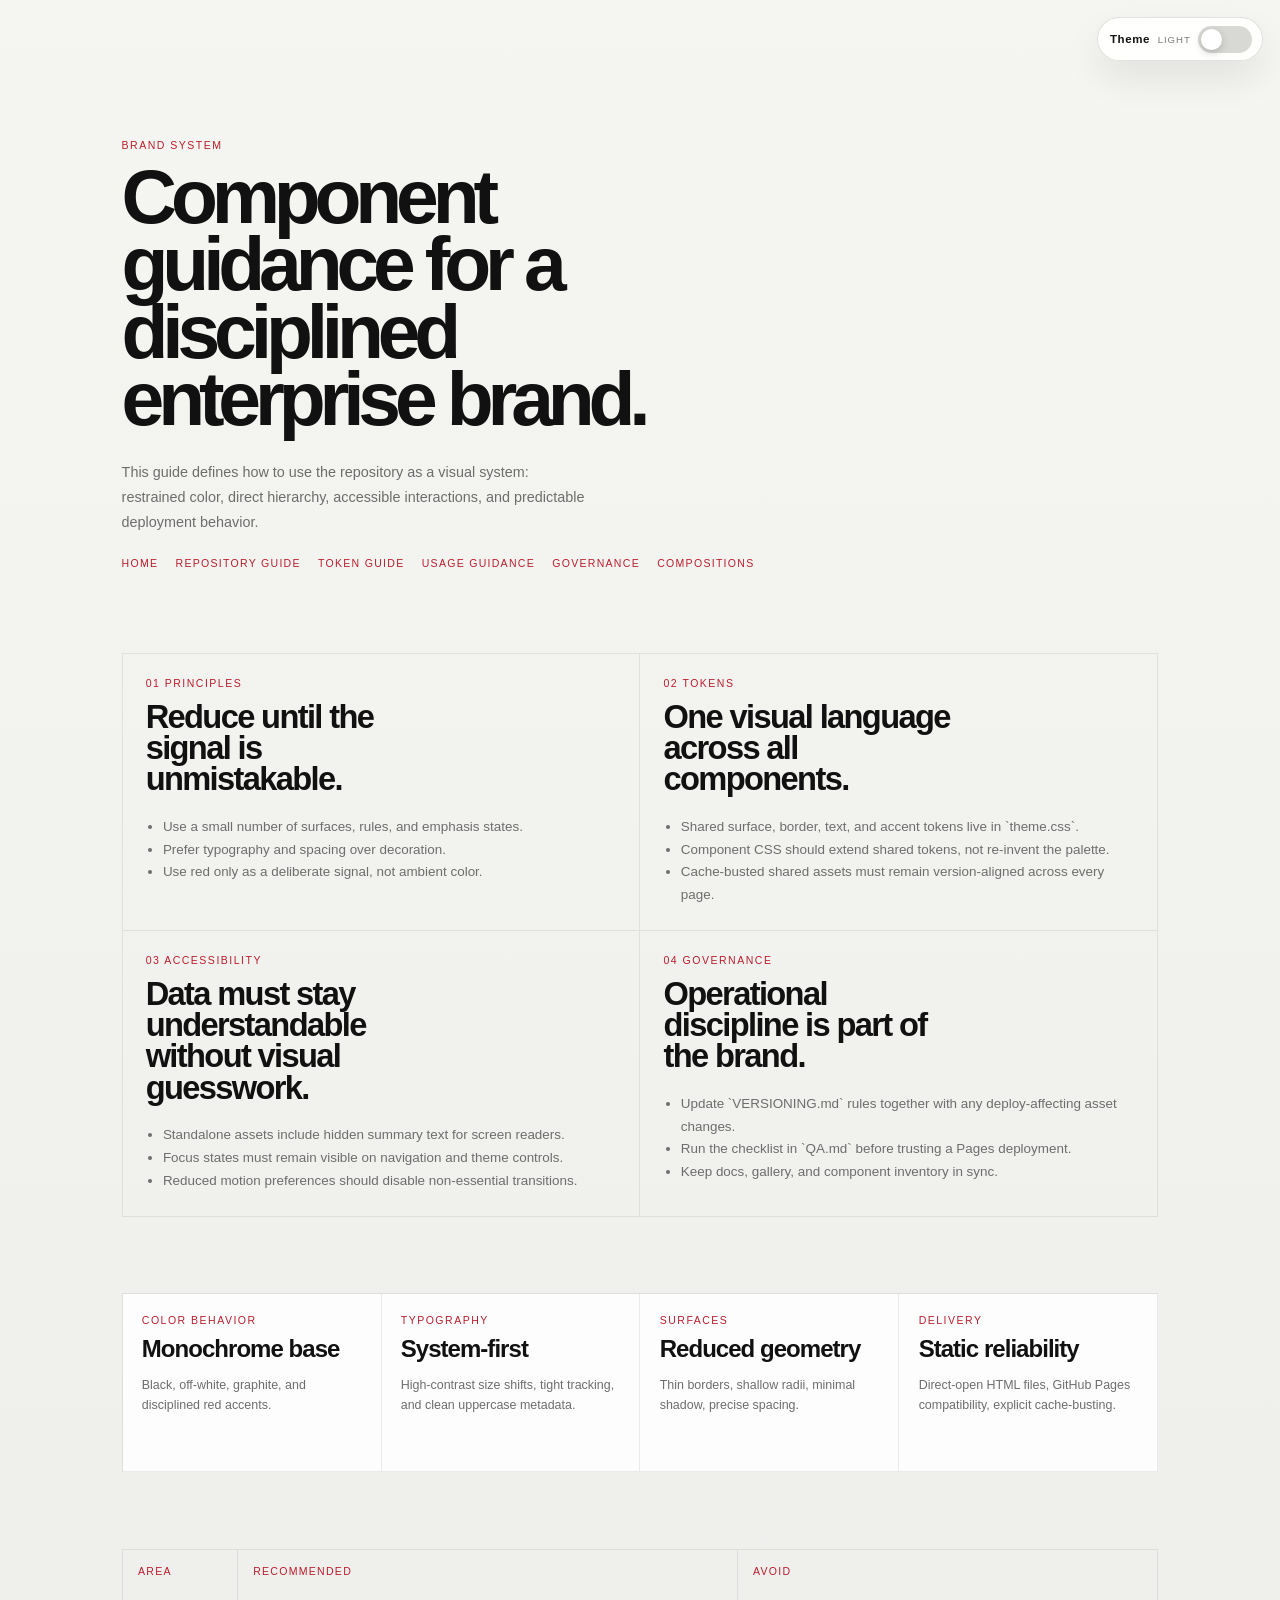
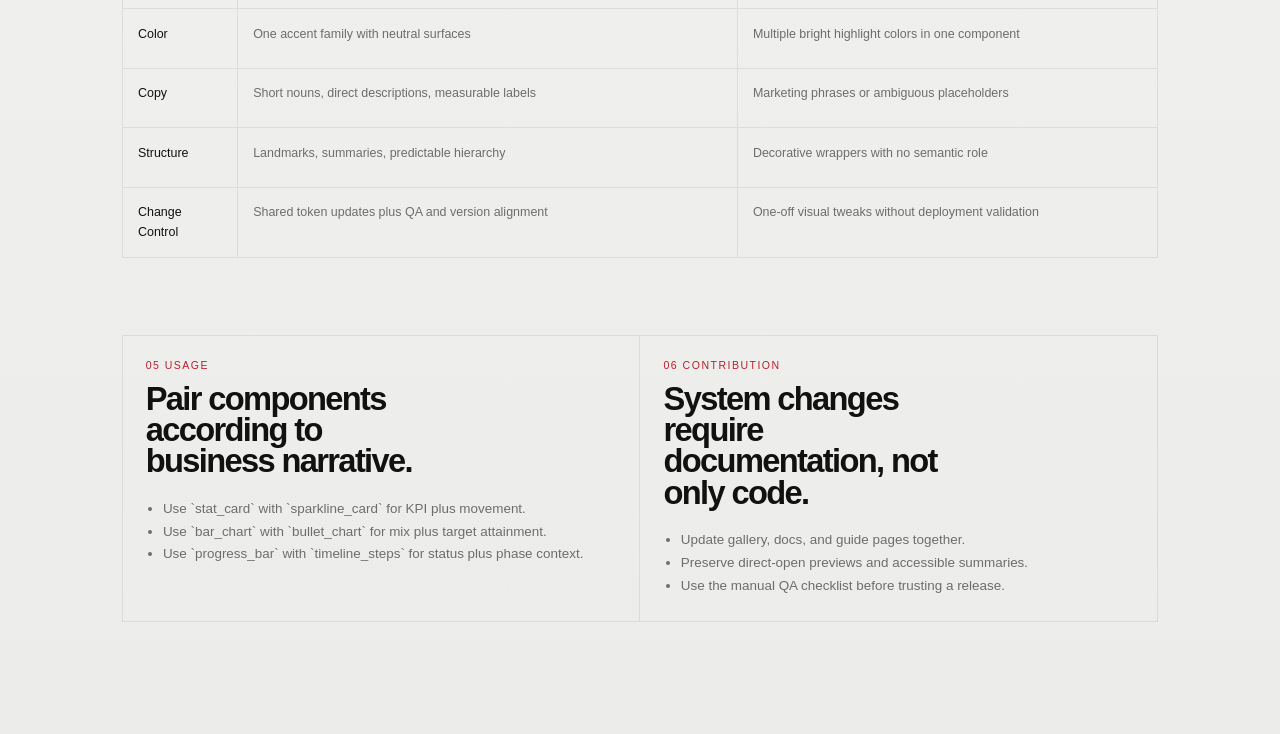
==== brand_guide.html @ ac130d1c "Refactor theme variables and improve accessibility across components - Updated CSS variables in lead" ====
<!DOCTYPE html>
<html lang="en">
<head>
  <meta charset="UTF-8" />
  <meta name="viewport" content="width=device-width, initial-scale=1.0" />
  <title>Brand Guide | assets</title>
  <meta
    name="description"
    content="System-level guidance for the assets repository: brand principles, token behavior, accessibility, and governance."
  />
  <script>
    (function () {
      var key = "assets-theme";
      var theme = null;

      try {
        theme = localStorage.getItem(key);
      } catch (error) {}

      if (theme !== "light" && theme !== "dark") {
        theme = window.matchMedia && window.matchMedia("(prefers-color-scheme: dark)").matches
          ? "dark"
          : "light";
      }

      document.documentElement.dataset.theme = theme;
    })();
  </script>
  <link rel="stylesheet" href="theme.css?v=20260323a" />
  <link rel="stylesheet" href="brand_guide.css?v=20260323a" />
</head>
<body>
  <button class="theme-toggle" type="button" data-theme-toggle aria-label="Toggle dark mode" aria-pressed="false">
    <span class="theme-toggle-label">Theme</span>
    <span class="theme-toggle-state">Light</span>
    <span class="theme-toggle-switch" aria-hidden="true"></span>
  </button>
  <main class="guide-shell">
    <section class="guide-hero">
      <p class="eyebrow">Brand System</p>
      <h1>Component guidance for a disciplined enterprise brand.</h1>
      <p class="hero-copy">
        This guide defines how to use the repository as a visual system: restrained color, direct hierarchy,
        accessible interactions, and predictable deployment behavior.
      </p>
      <div class="hero-links">
        <a href="index.html">Home</a>
        <a href="README.md">Repository guide</a>
        <a href="TOKENS.md">Token guide</a>
        <a href="USAGE.md">Usage guidance</a>
        <a href="GOVERNANCE.md">Governance</a>
        <a href="compositions.html">Compositions</a>
      </div>
    </section>

    <section class="guide-grid">
      <article class="guide-card">
        <p class="card-label">01 Principles</p>
        <h2>Reduce until the signal is unmistakable.</h2>
        <ul>
          <li>Use a small number of surfaces, rules, and emphasis states.</li>
          <li>Prefer typography and spacing over decoration.</li>
          <li>Use red only as a deliberate signal, not ambient color.</li>
        </ul>
      </article>

      <article class="guide-card">
        <p class="card-label">02 Tokens</p>
        <h2>One visual language across all components.</h2>
        <ul>
          <li>Shared surface, border, text, and accent tokens live in `theme.css`.</li>
          <li>Component CSS should extend shared tokens, not re-invent the palette.</li>
          <li>Cache-busted shared assets must remain version-aligned across every page.</li>
        </ul>
      </article>

      <article class="guide-card">
        <p class="card-label">03 Accessibility</p>
        <h2>Data must stay understandable without visual guesswork.</h2>
        <ul>
          <li>Standalone assets include hidden summary text for screen readers.</li>
          <li>Focus states must remain visible on navigation and theme controls.</li>
          <li>Reduced motion preferences should disable non-essential transitions.</li>
        </ul>
      </article>

      <article class="guide-card">
        <p class="card-label">04 Governance</p>
        <h2>Operational discipline is part of the brand.</h2>
        <ul>
          <li>Update `VERSIONING.md` rules together with any deploy-affecting asset changes.</li>
          <li>Run the checklist in `QA.md` before trusting a Pages deployment.</li>
          <li>Keep docs, gallery, and component inventory in sync.</li>
        </ul>
      </article>
    </section>

    <section class="spec-band">
      <div class="spec-block">
        <p class="spec-label">Color Behavior</p>
        <strong>Monochrome base</strong>
        <span>Black, off-white, graphite, and disciplined red accents.</span>
      </div>
      <div class="spec-block">
        <p class="spec-label">Typography</p>
        <strong>System-first</strong>
        <span>High-contrast size shifts, tight tracking, and clean uppercase metadata.</span>
      </div>
      <div class="spec-block">
        <p class="spec-label">Surfaces</p>
        <strong>Reduced geometry</strong>
        <span>Thin borders, shallow radii, minimal shadow, precise spacing.</span>
      </div>
      <div class="spec-block">
        <p class="spec-label">Delivery</p>
        <strong>Static reliability</strong>
        <span>Direct-open HTML files, GitHub Pages compatibility, explicit cache-busting.</span>
      </div>
    </section>

    <section class="guidance-table">
      <div class="table-head">
        <span>Area</span>
        <span>Recommended</span>
        <span>Avoid</span>
      </div>
      <div class="table-row">
        <span>Color</span>
        <span>One accent family with neutral surfaces</span>
        <span>Multiple bright highlight colors in one component</span>
      </div>
      <div class="table-row">
        <span>Copy</span>
        <span>Short nouns, direct descriptions, measurable labels</span>
        <span>Marketing phrases or ambiguous placeholders</span>
      </div>
      <div class="table-row">
        <span>Structure</span>
        <span>Landmarks, summaries, predictable hierarchy</span>
        <span>Decorative wrappers with no semantic role</span>
      </div>
      <div class="table-row">
        <span>Change Control</span>
        <span>Shared token updates plus QA and version alignment</span>
        <span>One-off visual tweaks without deployment validation</span>
      </div>
    </section>

    <section class="guide-grid secondary-grid">
      <article class="guide-card">
        <p class="card-label">05 Usage</p>
        <h2>Pair components according to business narrative.</h2>
        <ul>
          <li>Use `stat_card` with `sparkline_card` for KPI plus movement.</li>
          <li>Use `bar_chart` with `bullet_chart` for mix plus target attainment.</li>
          <li>Use `progress_bar` with `timeline_steps` for status plus phase context.</li>
        </ul>
      </article>
      <article class="guide-card">
        <p class="card-label">06 Contribution</p>
        <h2>System changes require documentation, not only code.</h2>
        <ul>
          <li>Update gallery, docs, and guide pages together.</li>
          <li>Preserve direct-open previews and accessible summaries.</li>
          <li>Use the manual QA checklist before trusting a release.</li>
        </ul>
      </article>
    </section>
  </main>
  <script src="theme.js?v=20260323a"></script>
</body>
</html>
---- theme.css ----
:root {
  color-scheme: light;
  --theme-page-bg: linear-gradient(180deg, #f5f5f2 0%, #ececea 100%);
  --theme-page-bg-fixed: fixed;
  --theme-surface: rgba(255, 255, 255, 0.9);
  --theme-surface-strong: #ffffff;
  --theme-surface-muted: #efefeb;
  --theme-border: rgba(20, 20, 20, 0.08);
  --theme-text: #111111;
  --theme-text-muted: #6d6d6d;
  --theme-accent: #bb1e2d;
  --theme-accent-soft: rgba(187, 30, 45, 0.1);
  --theme-neutral-strong: #151515;
  --theme-neutral-muted: #d7d7d2;
  --theme-toggle-bg: rgba(255, 255, 255, 0.92);
  --theme-toggle-border: rgba(15, 15, 15, 0.12);
  --theme-toggle-shadow: 0 18px 36px rgba(0, 0, 0, 0.08);
  --theme-toggle-ink: #111111;
  --theme-toggle-muted: #7a7a7a;
  --theme-track-bg: #d8d8d4;
  --theme-knob-bg: #ffffff;
  --theme-focus: rgba(194, 28, 43, 0.72);
}

html[data-theme="dark"] {
  color-scheme: dark;
  --theme-page-bg: radial-gradient(circle at top, #202020 0%, #101010 52%, #050505 100%);
  --theme-page-bg-fixed: fixed;
  --theme-surface: rgba(11, 11, 11, 0.88);
  --theme-surface-strong: #0b0b0b;
  --theme-surface-muted: #202020;
  --theme-border: rgba(255, 255, 255, 0.08);
  --theme-text: #f3f3f1;
  --theme-text-muted: #949494;
  --theme-accent: #ff586a;
  --theme-accent-soft: rgba(255, 88, 106, 0.12);
  --theme-neutral-strong: #f1f1ef;
  --theme-neutral-muted: #2d2d2d;
  --theme-toggle-bg: rgba(10, 10, 10, 0.9);
  --theme-toggle-border: rgba(255, 255, 255, 0.1);
  --theme-toggle-shadow: 0 18px 38px rgba(0, 0, 0, 0.4);
  --theme-toggle-ink: #f3f3f1;
  --theme-toggle-muted: #8e8e8b;
  --theme-track-bg: #2b2b2b;
  --theme-knob-bg: #f4f4f2;
  --theme-focus: rgba(255, 86, 100, 0.76);
}

html,
body {
  min-height: 100%;
}

body {
  background: var(--theme-page-bg);
  background-attachment: var(--theme-page-bg-fixed);
  transition: background 180ms ease, color 180ms ease;
}

.theme-toggle {
  position: fixed;
  top: 0.18in;
  right: 0.18in;
  z-index: 1000;
  display: inline-flex;
  align-items: center;
  gap: 0.08in;
  padding: 0.08in 0.1in 0.08in 0.12in;
  border: 1px solid var(--theme-toggle-border);
  border-radius: 999px;
  background: var(--theme-toggle-bg);
  box-shadow: var(--theme-toggle-shadow);
  color: var(--theme-toggle-ink);
  font: inherit;
  cursor: pointer;
  backdrop-filter: blur(18px);
}

.theme-toggle-label {
  font-size: 0.12in;
  font-weight: 600;
  letter-spacing: 0.05em;
}

.theme-toggle-state {
  font-size: 0.1in;
  color: var(--theme-toggle-muted);
  text-transform: uppercase;
  letter-spacing: 0.1em;
}

.theme-toggle-switch {
  position: relative;
  width: 0.56in;
  height: 0.28in;
  border-radius: 999px;
  background: var(--theme-track-bg);
  flex: 0 0 auto;
  transition: background 180ms ease;
}

.theme-toggle-switch::after {
  content: "";
  position: absolute;
  top: 0.03in;
  left: 0.03in;
  width: 0.22in;
  height: 0.22in;
  border-radius: 50%;
  background: var(--theme-knob-bg);
  box-shadow: 0 3px 8px rgba(0, 0, 0, 0.18);
  transition: transform 180ms ease;
}

html[data-theme="dark"] .theme-toggle-switch::after {
  transform: translateX(0.28in);
}

.theme-toggle:focus-visible {
  outline: 2px solid var(--theme-focus);
  outline-offset: 3px;
}

.sr-only {
  position: absolute;
  width: 1px;
  height: 1px;
  padding: 0;
  margin: -1px;
  overflow: hidden;
  clip: rect(0, 0, 0, 0);
  white-space: nowrap;
  border: 0;
}

@media (prefers-reduced-motion: reduce) {
  body,
  .theme-toggle-switch,
  .theme-toggle-switch::after {
    transition: none;
  }
}
---- brand_guide.css ----
:root {
  --guide-width: 10.8in;
  --guide-rule: var(--theme-border);
  --guide-surface: var(--theme-surface);
  --guide-text: var(--theme-text);
  --guide-muted: var(--theme-text-muted);
  --guide-accent: var(--theme-accent);
}

* {
  box-sizing: border-box;
}

body {
  margin: 0;
  min-height: 100vh;
  padding: 0 1rem 1rem;
  background: var(--theme-page-bg);
  color: var(--guide-text);
  font-family: "SF Pro Display", "Helvetica Neue", Helvetica, Arial, sans-serif;
}

.guide-shell {
  width: min(var(--guide-width), calc(100vw - 2rem));
  margin: 0 auto;
  padding: 1.45in 0 1in;
}

.guide-hero {
  max-width: 6.8in;
  margin-bottom: 0.88in;
}

.eyebrow,
.card-label,
.spec-label {
  margin: 0 0 0.12in;
  font-size: 0.11in;
  letter-spacing: 0.14em;
  text-transform: uppercase;
  color: var(--guide-accent);
}

.guide-hero h1 {
  margin: 0;
  max-width: 6.4in;
  font-size: clamp(2.3rem, 6vw, 5rem);
  line-height: 0.88;
  letter-spacing: -0.08em;
  font-weight: 600;
}

.hero-copy {
  max-width: 4.9in;
  margin: 0.28in 0 0;
  font-size: 0.15in;
  line-height: 1.75;
  color: var(--guide-muted);
}

.hero-links {
  display: flex;
  flex-wrap: wrap;
  gap: 0.18in;
  margin-top: 0.22in;
}

.hero-links a {
  color: var(--guide-accent);
  text-decoration: none;
  font-size: 0.11in;
  letter-spacing: 0.12em;
  text-transform: uppercase;
}

.hero-links a:hover,
.hero-links a:focus-visible {
  text-decoration: underline;
}

.guide-grid {
  display: grid;
  grid-template-columns: repeat(2, minmax(0, 1fr));
  gap: 0;
  border-top: 1px solid var(--guide-rule);
  border-left: 1px solid var(--guide-rule);
}

.secondary-grid {
  margin-top: 0.8in;
}

.guide-card {
  min-height: 2.5in;
  padding: 0.24in;
  border-right: 1px solid var(--guide-rule);
  border-bottom: 1px solid var(--guide-rule);
}

.guide-card h2 {
  margin: 0;
  max-width: 3.1in;
  font-size: 0.34in;
  line-height: 0.96;
  letter-spacing: -0.05em;
  font-weight: 600;
}

.guide-card ul {
  margin: 0.22in 0 0;
  padding-left: 0.18in;
  color: var(--guide-muted);
  font-size: 0.14in;
  line-height: 1.7;
}

.spec-band {
  display: grid;
  grid-template-columns: repeat(4, minmax(0, 1fr));
  gap: 0;
  margin-top: 0.8in;
  border-top: 1px solid var(--guide-rule);
  border-left: 1px solid var(--guide-rule);
}

.spec-block {
  min-height: 1.85in;
  padding: 0.2in;
  border-right: 1px solid var(--guide-rule);
  border-bottom: 1px solid var(--guide-rule);
  background: var(--guide-surface);
}

.spec-block strong {
  display: block;
  font-size: 0.25in;
  line-height: 1;
  letter-spacing: -0.04em;
}

.spec-block span {
  display: block;
  margin-top: 0.14in;
  font-size: 0.13in;
  line-height: 1.65;
  color: var(--guide-muted);
}

.guidance-table {
  margin-top: 0.8in;
  border-top: 1px solid var(--guide-rule);
  border-left: 1px solid var(--guide-rule);
}

.table-head,
.table-row {
  display: grid;
  grid-template-columns: 1.2in 1.9fr 1.6fr;
}

.table-head span,
.table-row span {
  min-height: 0.62in;
  padding: 0.16in;
  border-right: 1px solid var(--guide-rule);
  border-bottom: 1px solid var(--guide-rule);
}

.table-head span {
  font-size: 0.11in;
  letter-spacing: 0.12em;
  text-transform: uppercase;
  color: var(--guide-accent);
}

.table-row span {
  font-size: 0.13in;
  line-height: 1.55;
  color: var(--guide-muted);
}

.table-row span:first-child {
  color: var(--guide-text);
}

@media (max-width: 900px) {
  .guide-grid,
  .spec-band {
    grid-template-columns: 1fr;
  }

  .table-head,
  .table-row {
    grid-template-columns: 1fr;
  }
}
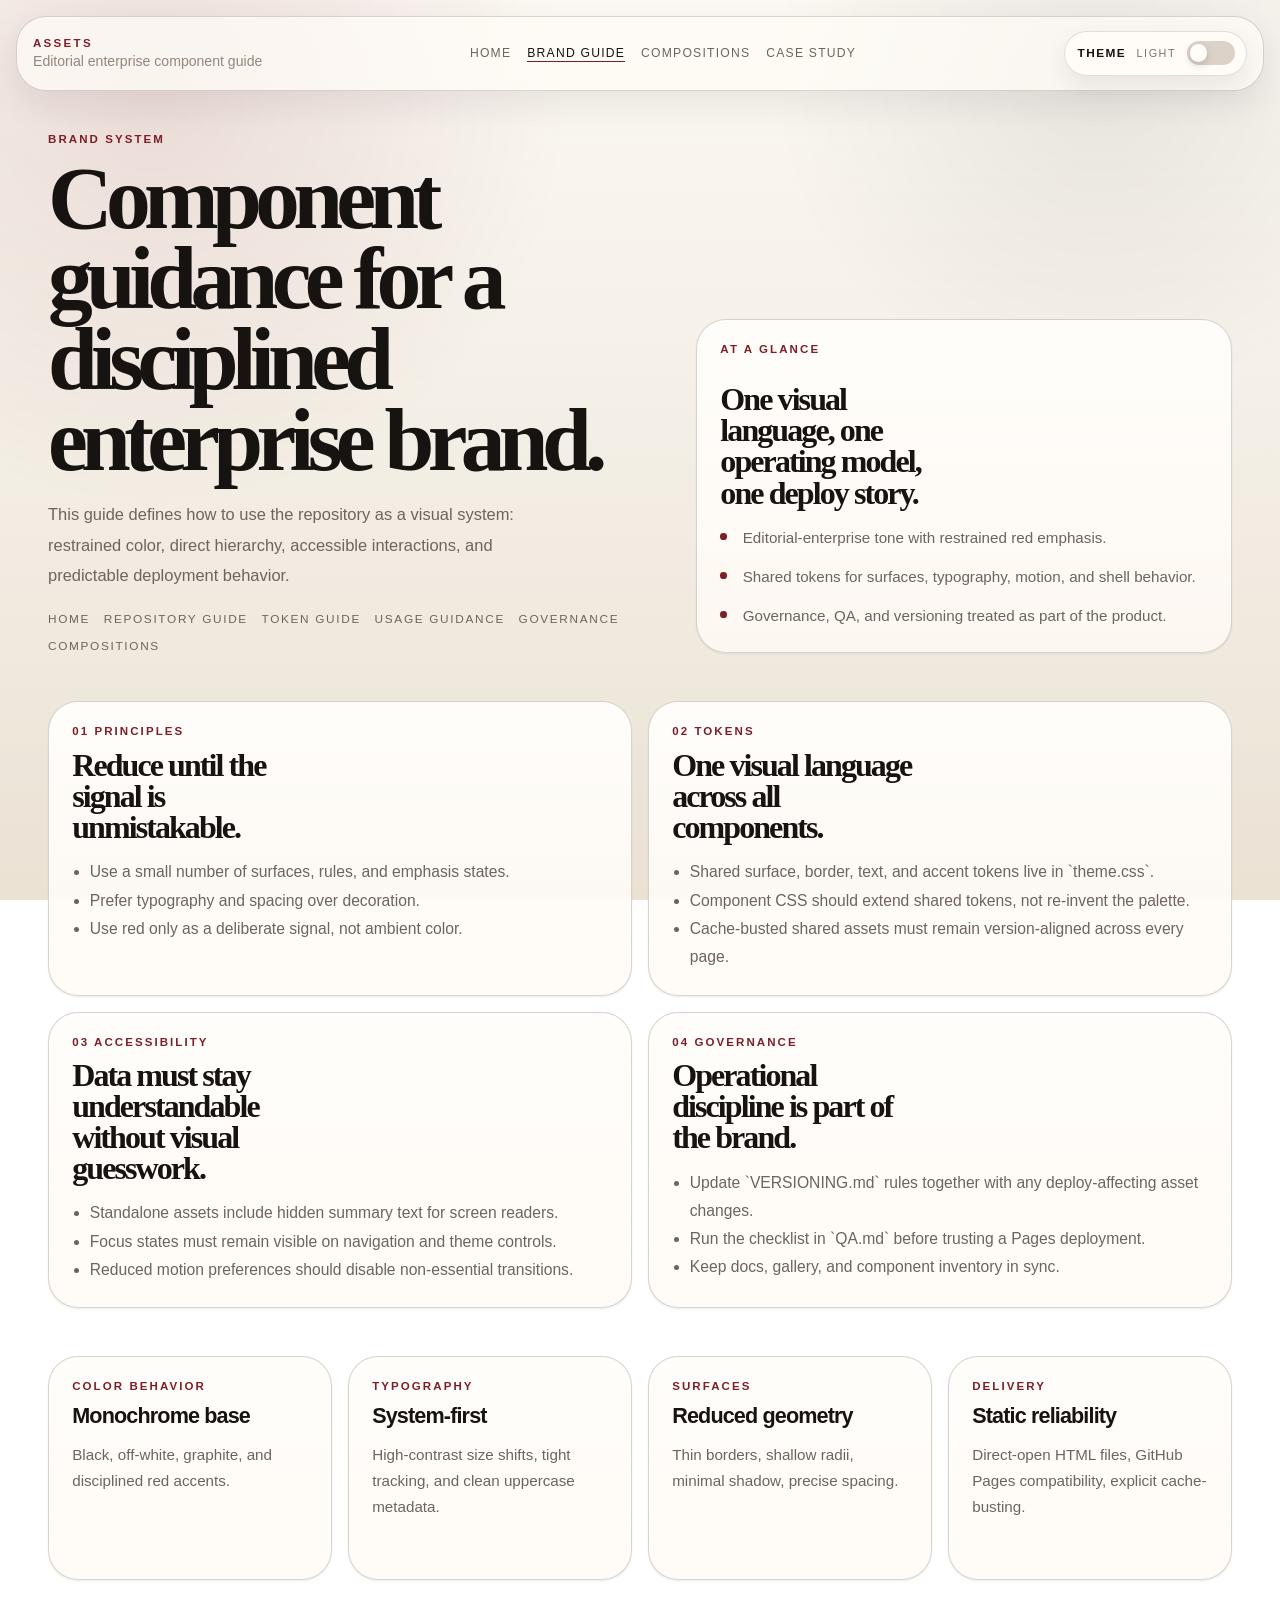
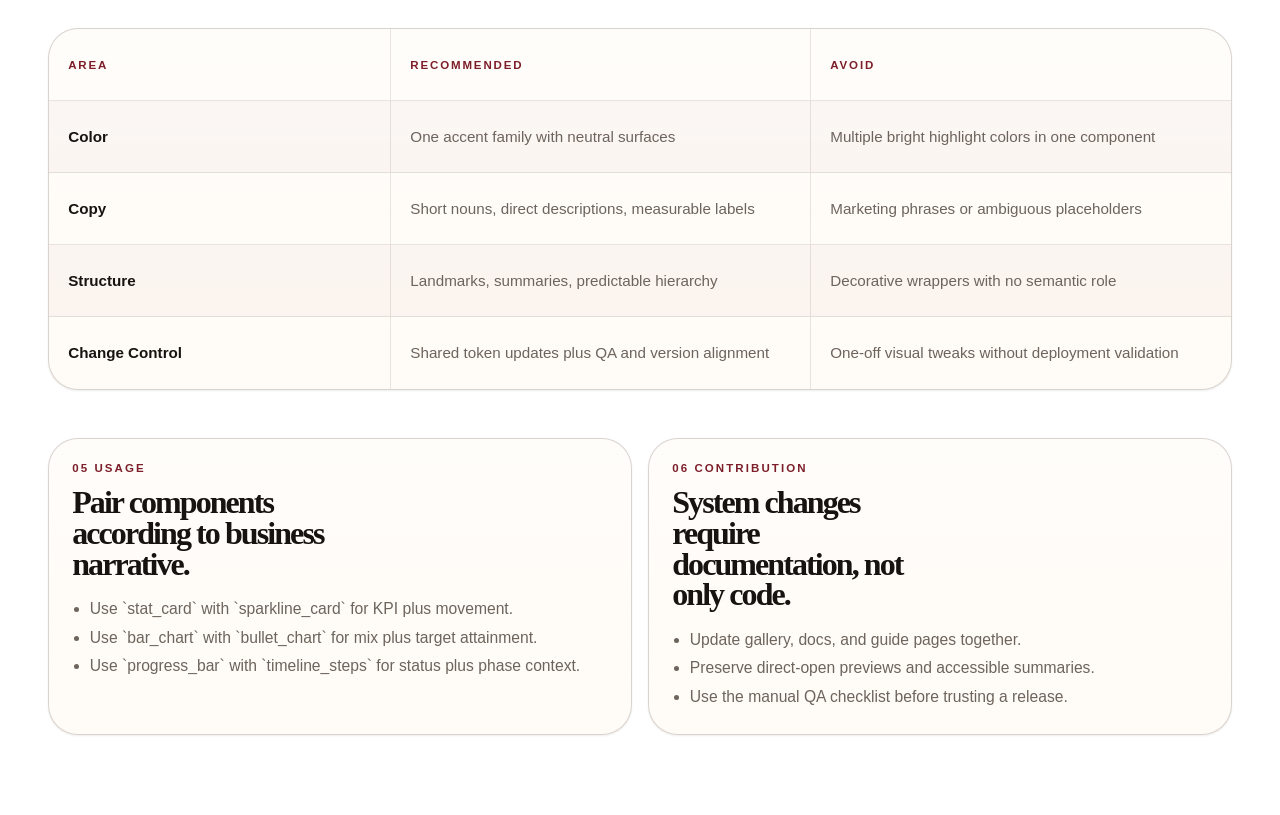
==== commit 664c4a91: "Refactor styles and HTML structure for progress bar, sparkline card, stat card, and timeline steps c" ====
--- a/brand_guide.html
+++ b/brand_guide.html
@@ -26,30 +26,57 @@
       document.documentElement.dataset.theme = theme;
     })();
   </script>
-  <link rel="stylesheet" href="theme.css?v=20260323a" />
-  <link rel="stylesheet" href="brand_guide.css?v=20260323a" />
+  <link rel="stylesheet" href="theme.css?v=20260323c" />
+  <link rel="stylesheet" href="brand_guide.css?v=20260323c" />
 </head>
 <body>
-  <button class="theme-toggle" type="button" data-theme-toggle aria-label="Toggle dark mode" aria-pressed="false">
-    <span class="theme-toggle-label">Theme</span>
-    <span class="theme-toggle-state">Light</span>
-    <span class="theme-toggle-switch" aria-hidden="true"></span>
-  </button>
+  <header class="site-header">
+    <div class="site-header-inner">
+      <a class="site-brand" href="index.html">
+        <span class="site-brand-mark">assets</span>
+        <span class="site-brand-copy">Editorial enterprise component guide</span>
+      </a>
+      <nav class="site-nav" aria-label="Primary">
+        <a href="index.html">Home</a>
+        <a href="brand_guide.html" aria-current="page">Brand guide</a>
+        <a href="compositions.html">Compositions</a>
+        <a href="CASE_STUDY.md">Case study</a>
+      </nav>
+      <button class="theme-toggle" type="button" data-theme-toggle aria-label="Toggle dark mode" aria-pressed="false">
+        <span class="theme-toggle-label">Theme</span>
+        <span class="theme-toggle-state">Light</span>
+        <span class="theme-toggle-switch" aria-hidden="true"></span>
+      </button>
+    </div>
+  </header>
   <main class="guide-shell">
     <section class="guide-hero">
-      <p class="eyebrow">Brand System</p>
-      <h1>Component guidance for a disciplined enterprise brand.</h1>
-      <p class="hero-copy">
-        This guide defines how to use the repository as a visual system: restrained color, direct hierarchy,
-        accessible interactions, and predictable deployment behavior.
-      </p>
-      <div class="hero-links">
-        <a href="index.html">Home</a>
-        <a href="README.md">Repository guide</a>
-        <a href="TOKENS.md">Token guide</a>
-        <a href="USAGE.md">Usage guidance</a>
-        <a href="GOVERNANCE.md">Governance</a>
-        <a href="compositions.html">Compositions</a>
+      <div class="guide-hero-layout">
+        <div>
+          <p class="eyebrow">Brand System</p>
+          <h1>Component guidance for a disciplined enterprise brand.</h1>
+          <p class="hero-copy">
+            This guide defines how to use the repository as a visual system: restrained color, direct hierarchy,
+            accessible interactions, and predictable deployment behavior.
+          </p>
+          <div class="hero-links">
+            <a href="index.html">Home</a>
+            <a href="README.md">Repository guide</a>
+            <a href="TOKENS.md">Token guide</a>
+            <a href="USAGE.md">Usage guidance</a>
+            <a href="GOVERNANCE.md">Governance</a>
+            <a href="compositions.html">Compositions</a>
+          </div>
+        </div>
+        <aside class="guide-summary" aria-label="Guide summary">
+          <p class="card-label">At a Glance</p>
+          <strong>One visual language, one operating model, one deploy story.</strong>
+          <div class="guide-summary-list">
+            <span>Editorial-enterprise tone with restrained red emphasis.</span>
+            <span>Shared tokens for surfaces, typography, motion, and shell behavior.</span>
+            <span>Governance, QA, and versioning treated as part of the product.</span>
+          </div>
+        </aside>
       </div>
     </section>
 
@@ -167,6 +194,6 @@
       </article>
     </section>
   </main>
-  <script src="theme.js?v=20260323a"></script>
+  <script src="theme.js?v=20260323c"></script>
 </body>
 </html>
--- a/theme.css
+++ b/theme.css
@@ -1,49 +1,94 @@
 :root {
   color-scheme: light;
-  --theme-page-bg: linear-gradient(180deg, #f5f5f2 0%, #ececea 100%);
+  --theme-font-ui: "SF Pro Text", "SF Pro Display", "Segoe UI", "Helvetica Neue", Arial, sans-serif;
+  --theme-font-display: "Iowan Old Style", "Palatino Linotype", "Book Antiqua", Baskerville, Georgia, serif;
+  --theme-page-bg: linear-gradient(180deg, #fbf7f0 0%, #f3ede3 48%, #ebe2d4 100%);
   --theme-page-bg-fixed: fixed;
-  --theme-surface: rgba(255, 255, 255, 0.9);
-  --theme-surface-strong: #ffffff;
-  --theme-surface-muted: #efefeb;
-  --theme-border: rgba(20, 20, 20, 0.08);
-  --theme-text: #111111;
-  --theme-text-muted: #6d6d6d;
-  --theme-accent: #bb1e2d;
-  --theme-accent-soft: rgba(187, 30, 45, 0.1);
-  --theme-neutral-strong: #151515;
-  --theme-neutral-muted: #d7d7d2;
-  --theme-toggle-bg: rgba(255, 255, 255, 0.92);
+  --theme-page-glow:
+    radial-gradient(circle at 12% 10%, rgba(125, 31, 42, 0.12), transparent 30%),
+    radial-gradient(circle at 86% 8%, rgba(32, 22, 20, 0.08), transparent 24%),
+    linear-gradient(180deg, rgba(255, 255, 255, 0.22), rgba(255, 255, 255, 0));
+  --theme-surface: rgba(255, 250, 244, 0.82);
+  --theme-surface-strong: #fffdfa;
+  --theme-surface-muted: #efe6d9;
+  --theme-surface-overlay: rgba(255, 250, 243, 0.68);
+  --theme-border: rgba(67, 48, 40, 0.12);
+  --theme-border-strong: rgba(67, 48, 40, 0.2);
+  --theme-text: #171311;
+  --theme-text-muted: #6d645d;
+  --theme-text-soft: #92867d;
+  --theme-accent: #7d1f2a;
+  --theme-accent-strong: #5c1119;
+  --theme-accent-soft: rgba(125, 31, 42, 0.08);
+  --theme-neutral-strong: #1d1917;
+  --theme-neutral-muted: #d9cec2;
+  --theme-shadow-xs: 0 1px 2px rgba(34, 24, 20, 0.08);
+  --theme-shadow-sm: 0 14px 34px rgba(34, 24, 20, 0.08);
+  --theme-shadow-md: 0 28px 72px rgba(34, 24, 20, 0.14);
+  --theme-shadow-lg: 0 44px 120px rgba(34, 24, 20, 0.2);
+  --theme-radius-sm: 14px;
+  --theme-radius-md: 22px;
+  --theme-radius-lg: 30px;
+  --theme-radius-pill: 999px;
+  --theme-space-1: 0.5rem;
+  --theme-space-2: 0.75rem;
+  --theme-space-3: 1rem;
+  --theme-space-4: 1.5rem;
+  --theme-space-5: 2rem;
+  --theme-space-6: 3rem;
+  --theme-space-7: 4rem;
+  --theme-shell-max: 74rem;
+  --theme-shell-wide: 80rem;
+  --theme-header-max: 82rem;
+  --theme-header-bg: rgba(255, 252, 247, 0.72);
+  --theme-toggle-bg: rgba(255, 252, 247, 0.84);
   --theme-toggle-border: rgba(15, 15, 15, 0.12);
-  --theme-toggle-shadow: 0 18px 36px rgba(0, 0, 0, 0.08);
-  --theme-toggle-ink: #111111;
-  --theme-toggle-muted: #7a7a7a;
-  --theme-track-bg: #d8d8d4;
-  --theme-knob-bg: #ffffff;
-  --theme-focus: rgba(194, 28, 43, 0.72);
+  --theme-toggle-shadow: 0 10px 26px rgba(0, 0, 0, 0.08);
+  --theme-toggle-ink: #171311;
+  --theme-toggle-muted: #7f736a;
+  --theme-track-bg: #ddd2c7;
+  --theme-knob-bg: #fffdfa;
+  --theme-focus: rgba(125, 31, 42, 0.74);
+  --theme-motion-fast: 160ms;
+  --theme-motion-mid: 240ms;
+  --theme-ease: cubic-bezier(0.2, 0.65, 0.22, 1);
 }
 
 html[data-theme="dark"] {
   color-scheme: dark;
-  --theme-page-bg: radial-gradient(circle at top, #202020 0%, #101010 52%, #050505 100%);
+  --theme-page-bg: linear-gradient(180deg, #171313 0%, #0f0d0e 48%, #090809 100%);
   --theme-page-bg-fixed: fixed;
-  --theme-surface: rgba(11, 11, 11, 0.88);
-  --theme-surface-strong: #0b0b0b;
-  --theme-surface-muted: #202020;
-  --theme-border: rgba(255, 255, 255, 0.08);
-  --theme-text: #f3f3f1;
-  --theme-text-muted: #949494;
-  --theme-accent: #ff586a;
-  --theme-accent-soft: rgba(255, 88, 106, 0.12);
-  --theme-neutral-strong: #f1f1ef;
-  --theme-neutral-muted: #2d2d2d;
-  --theme-toggle-bg: rgba(10, 10, 10, 0.9);
-  --theme-toggle-border: rgba(255, 255, 255, 0.1);
-  --theme-toggle-shadow: 0 18px 38px rgba(0, 0, 0, 0.4);
-  --theme-toggle-ink: #f3f3f1;
-  --theme-toggle-muted: #8e8e8b;
-  --theme-track-bg: #2b2b2b;
-  --theme-knob-bg: #f4f4f2;
-  --theme-focus: rgba(255, 86, 100, 0.76);
+  --theme-page-glow:
+    radial-gradient(circle at 16% 12%, rgba(255, 88, 106, 0.12), transparent 28%),
+    radial-gradient(circle at 86% 8%, rgba(255, 255, 255, 0.04), transparent 22%),
+    linear-gradient(180deg, rgba(255, 255, 255, 0.02), rgba(255, 255, 255, 0));
+  --theme-surface: rgba(20, 17, 18, 0.86);
+  --theme-surface-strong: #120f10;
+  --theme-surface-muted: #231d1f;
+  --theme-surface-overlay: rgba(23, 19, 20, 0.74);
+  --theme-border: rgba(255, 244, 235, 0.1);
+  --theme-border-strong: rgba(255, 244, 235, 0.16);
+  --theme-text: #f6f1eb;
+  --theme-text-muted: #b0a59d;
+  --theme-text-soft: #867a73;
+  --theme-accent: #ff6677;
+  --theme-accent-strong: #ff8a97;
+  --theme-accent-soft: rgba(255, 102, 119, 0.12);
+  --theme-neutral-strong: #f4efe9;
+  --theme-neutral-muted: #322b2d;
+  --theme-shadow-xs: 0 1px 2px rgba(0, 0, 0, 0.22);
+  --theme-shadow-sm: 0 18px 40px rgba(0, 0, 0, 0.26);
+  --theme-shadow-md: 0 28px 72px rgba(0, 0, 0, 0.36);
+  --theme-shadow-lg: 0 44px 120px rgba(0, 0, 0, 0.5);
+  --theme-header-bg: rgba(18, 15, 16, 0.78);
+  --theme-toggle-bg: rgba(24, 20, 21, 0.86);
+  --theme-toggle-border: rgba(255, 244, 235, 0.1);
+  --theme-toggle-shadow: 0 12px 28px rgba(0, 0, 0, 0.22);
+  --theme-toggle-ink: #f6f1eb;
+  --theme-toggle-muted: #a69a92;
+  --theme-track-bg: #342d2f;
+  --theme-knob-bg: #f7f1eb;
+  --theme-focus: rgba(255, 102, 119, 0.78);
 }
 
 html,
@@ -51,74 +96,262 @@
   min-height: 100%;
 }
 
+* {
+  box-sizing: border-box;
+}
+
 body {
+  margin: 0;
   background: var(--theme-page-bg);
   background-attachment: var(--theme-page-bg-fixed);
-  transition: background 180ms ease, color 180ms ease;
+  color: var(--theme-text);
+  font-family: var(--theme-font-ui);
+  transition:
+    background var(--theme-motion-mid) var(--theme-ease),
+    color var(--theme-motion-fast) var(--theme-ease);
+}
+
+body::before {
+  content: "";
+  position: fixed;
+  inset: 0;
+  z-index: -1;
+  pointer-events: none;
+  background: var(--theme-page-glow);
+}
+
+a,
+button {
+  transition:
+    color var(--theme-motion-fast) var(--theme-ease),
+    background-color var(--theme-motion-fast) var(--theme-ease),
+    border-color var(--theme-motion-fast) var(--theme-ease),
+    box-shadow var(--theme-motion-mid) var(--theme-ease),
+    transform var(--theme-motion-mid) var(--theme-ease);
+}
+
+.site-header {
+  position: sticky;
+  top: 0;
+  z-index: 40;
+  width: min(var(--theme-header-max), calc(100vw - 2rem));
+  margin: 0 auto;
+  padding: 1rem 0 0;
+}
+
+.site-header-inner {
+  display: grid;
+  grid-template-columns: auto 1fr auto;
+  align-items: center;
+  gap: 1rem;
+  padding: 0.9rem 1rem;
+  border: 1px solid var(--theme-border-strong);
+  border-radius: var(--theme-radius-lg);
+  background: var(--theme-header-bg);
+  box-shadow: var(--theme-shadow-sm);
+  backdrop-filter: blur(20px);
+}
+
+.site-brand {
+  display: grid;
+  gap: 0.15rem;
+  text-decoration: none;
+  color: inherit;
+}
+
+.site-brand-mark {
+  font-size: 0.72rem;
+  font-weight: 700;
+  letter-spacing: 0.2em;
+  text-transform: uppercase;
+  color: var(--theme-accent);
+}
+
+.site-brand-copy {
+  font-size: 0.88rem;
+  line-height: 1.3;
+  color: var(--theme-text-soft);
+}
+
+.site-nav {
+  display: flex;
+  justify-content: center;
+  gap: 1rem;
+  flex-wrap: wrap;
+}
+
+.site-nav a {
+  position: relative;
+  padding-bottom: 0.14rem;
+  color: var(--theme-text-muted);
+  text-decoration: none;
+  font-size: 0.76rem;
+  letter-spacing: 0.1em;
+  text-transform: uppercase;
+}
+
+.site-nav a::after {
+  content: "";
+  position: absolute;
+  left: 0;
+  right: 0;
+  bottom: 0;
+  height: 1px;
+  background: var(--theme-accent);
+  transform: scaleX(0);
+  transform-origin: left;
+  transition: transform var(--theme-motion-mid) var(--theme-ease);
+}
+
+.site-nav a:hover,
+.site-nav a[aria-current="page"],
+.site-nav a:focus-visible {
+  color: var(--theme-text);
+  outline: none;
+}
+
+.site-nav a:hover::after,
+.site-nav a[aria-current="page"]::after,
+.site-nav a:focus-visible::after {
+  transform: scaleX(1);
 }
 
 .theme-toggle {
-  position: fixed;
-  top: 0.18in;
-  right: 0.18in;
-  z-index: 1000;
   display: inline-flex;
   align-items: center;
-  gap: 0.08in;
-  padding: 0.08in 0.1in 0.08in 0.12in;
+  gap: 0.65rem;
+  padding: 0.58rem 0.7rem 0.58rem 0.82rem;
   border: 1px solid var(--theme-toggle-border);
-  border-radius: 999px;
+  border-radius: var(--theme-radius-pill);
   background: var(--theme-toggle-bg);
   box-shadow: var(--theme-toggle-shadow);
   color: var(--theme-toggle-ink);
   font: inherit;
   cursor: pointer;
-  backdrop-filter: blur(18px);
+  backdrop-filter: blur(14px);
 }
 
 .theme-toggle-label {
-  font-size: 0.12in;
-  font-weight: 600;
-  letter-spacing: 0.05em;
+  font-size: 0.74rem;
+  font-weight: 700;
+  letter-spacing: 0.12em;
+  text-transform: uppercase;
 }
 
 .theme-toggle-state {
-  font-size: 0.1in;
+  font-size: 0.68rem;
   color: var(--theme-toggle-muted);
   text-transform: uppercase;
-  letter-spacing: 0.1em;
+  letter-spacing: 0.14em;
 }
 
 .theme-toggle-switch {
   position: relative;
-  width: 0.56in;
-  height: 0.28in;
-  border-radius: 999px;
+  width: 3rem;
+  height: 1.5rem;
+  border-radius: var(--theme-radius-pill);
   background: var(--theme-track-bg);
   flex: 0 0 auto;
-  transition: background 180ms ease;
+  transition: background var(--theme-motion-fast) var(--theme-ease);
 }
 
 .theme-toggle-switch::after {
   content: "";
   position: absolute;
-  top: 0.03in;
-  left: 0.03in;
-  width: 0.22in;
-  height: 0.22in;
+  top: 0.19rem;
+  left: 0.2rem;
+  width: 1.08rem;
+  height: 1.08rem;
   border-radius: 50%;
   background: var(--theme-knob-bg);
-  box-shadow: 0 3px 8px rgba(0, 0, 0, 0.18);
-  transition: transform 180ms ease;
+  box-shadow: 0 3px 8px rgba(0, 0, 0, 0.16);
+  transition: transform var(--theme-motion-mid) var(--theme-ease);
 }
 
 html[data-theme="dark"] .theme-toggle-switch::after {
-  transform: translateX(0.28in);
+  transform: translateX(1.48rem);
+}
+
+.theme-toggle:hover {
+  border-color: var(--theme-border-strong);
 }
 
 .theme-toggle:focus-visible {
   outline: 2px solid var(--theme-focus);
   outline-offset: 3px;
+}
+
+.specimen-shell {
+  width: min(68rem, calc(100vw - 2rem));
+  margin: 0 auto;
+  padding: clamp(2.5rem, 5vw, 4.5rem) 0 2.5rem;
+}
+
+.specimen-intro {
+  display: flex;
+  justify-content: space-between;
+  align-items: flex-end;
+  gap: 1.5rem;
+  margin-bottom: 1.5rem;
+}
+
+.specimen-kicker {
+  margin: 0 0 0.4rem;
+  font-size: 0.72rem;
+  font-weight: 700;
+  letter-spacing: 0.18em;
+  text-transform: uppercase;
+  color: var(--theme-accent);
+}
+
+.specimen-title {
+  margin: 0;
+  font-size: clamp(2rem, 5vw, 3.8rem);
+  line-height: 0.92;
+  letter-spacing: -0.07em;
+  font-weight: 650;
+  color: var(--theme-text);
+}
+
+.specimen-note {
+  max-width: 28rem;
+  margin: 0;
+  font-size: 1rem;
+  line-height: 1.75;
+  color: var(--theme-text-muted);
+}
+
+.specimen-stage {
+  position: relative;
+  overflow: hidden;
+  display: grid;
+  place-items: center;
+  padding: clamp(1.4rem, 4vw, 2.75rem);
+  border: 1px solid var(--theme-border-strong);
+  border-radius: var(--theme-radius-lg);
+  background:
+    linear-gradient(180deg, var(--theme-surface-strong) 0%, var(--theme-surface) 100%);
+  box-shadow: var(--theme-shadow-md);
+}
+
+.specimen-stage::before {
+  content: "";
+  position: absolute;
+  inset: 0;
+  background:
+    linear-gradient(180deg, rgba(125, 31, 42, 0.05), rgba(125, 31, 42, 0)),
+    linear-gradient(var(--theme-border), var(--theme-border)),
+    linear-gradient(90deg, var(--theme-border), var(--theme-border));
+  background-size: auto, 100% 1px, 1px 100%;
+  background-position: 0 0, center center, center center;
+  background-repeat: no-repeat;
+  opacity: 0.72;
+  pointer-events: none;
+}
+
+.specimen-stage > * {
+  position: relative;
+  z-index: 1;
 }
 
 .sr-only {
@@ -133,8 +366,31 @@
   border: 0;
 }
 
+@media (max-width: 980px) {
+  .site-header-inner {
+    grid-template-columns: 1fr;
+    justify-items: start;
+  }
+
+  .site-nav {
+    justify-content: flex-start;
+  }
+
+  .theme-toggle {
+    justify-self: start;
+  }
+
+  .specimen-intro {
+    flex-direction: column;
+    align-items: flex-start;
+  }
+}
+
 @media (prefers-reduced-motion: reduce) {
   body,
+  a,
+  button,
+  .site-nav a::after,
   .theme-toggle-switch,
   .theme-toggle-switch::after {
     transition: none;
--- a/brand_guide.css
+++ b/brand_guide.css
@@ -1,196 +1,272 @@
-:root {
-  --guide-width: 10.8in;
-  --guide-rule: var(--theme-border);
-  --guide-surface: var(--theme-surface);
-  --guide-text: var(--theme-text);
-  --guide-muted: var(--theme-text-muted);
-  --guide-accent: var(--theme-accent);
-}
-
-* {
-  box-sizing: border-box;
-}
-
-body {
-  margin: 0;
-  min-height: 100vh;
-  padding: 0 1rem 1rem;
-  background: var(--theme-page-bg);
-  color: var(--guide-text);
-  font-family: "SF Pro Display", "Helvetica Neue", Helvetica, Arial, sans-serif;
-}
-
 .guide-shell {
-  width: min(var(--guide-width), calc(100vw - 2rem));
+  width: min(var(--theme-shell-max), calc(100vw - 2rem));
   margin: 0 auto;
-  padding: 1.45in 0 1in;
+  padding: 2.6rem 0 5rem;
 }
 
 .guide-hero {
-  max-width: 6.8in;
-  margin-bottom: 0.88in;
+  margin-bottom: 3rem;
+}
+
+.guide-hero-layout {
+  display: grid;
+  grid-template-columns: minmax(0, 1.08fr) minmax(18rem, 0.92fr);
+  gap: 1.2rem;
+  align-items: end;
 }
 
 .eyebrow,
 .card-label,
 .spec-label {
-  margin: 0 0 0.12in;
-  font-size: 0.11in;
-  letter-spacing: 0.14em;
+  margin: 0 0 0.8rem;
+  font-size: 0.72rem;
+  font-weight: 700;
+  letter-spacing: 0.18em;
   text-transform: uppercase;
-  color: var(--guide-accent);
+  color: var(--theme-accent);
+}
+
+.guide-hero h1,
+.guide-card h2 {
+  margin: 0;
+  color: var(--theme-text);
 }
 
 .guide-hero h1 {
-  margin: 0;
-  max-width: 6.4in;
-  font-size: clamp(2.3rem, 6vw, 5rem);
-  line-height: 0.88;
-  letter-spacing: -0.08em;
+  max-width: 40rem;
+  font-family: var(--theme-font-display);
+  font-size: clamp(3rem, 7vw, 5.8rem);
+  line-height: 0.9;
+  letter-spacing: -0.075em;
   font-weight: 600;
 }
 
 .hero-copy {
-  max-width: 4.9in;
-  margin: 0.28in 0 0;
-  font-size: 0.15in;
-  line-height: 1.75;
-  color: var(--guide-muted);
+  max-width: 32rem;
+  margin: 1.2rem 0 0;
+  font-size: 1.03rem;
+  line-height: 1.85;
+  color: var(--theme-text-muted);
 }
 
 .hero-links {
   display: flex;
   flex-wrap: wrap;
-  gap: 0.18in;
-  margin-top: 0.22in;
+  gap: 0.85rem;
+  margin-top: 1.3rem;
 }
 
 .hero-links a {
-  color: var(--guide-accent);
+  position: relative;
+  color: var(--theme-text-muted);
   text-decoration: none;
-  font-size: 0.11in;
-  letter-spacing: 0.12em;
+  font-size: 0.74rem;
+  letter-spacing: 0.14em;
   text-transform: uppercase;
+}
+
+.hero-links a::after {
+  content: "";
+  position: absolute;
+  left: 0;
+  right: 0;
+  bottom: -0.18rem;
+  height: 1px;
+  background: var(--theme-accent);
+  transform: scaleX(0);
+  transform-origin: left;
+  transition: transform var(--theme-motion-mid) var(--theme-ease);
 }
 
 .hero-links a:hover,
 .hero-links a:focus-visible {
-  text-decoration: underline;
+  color: var(--theme-text);
+  outline: none;
+}
+
+.hero-links a:hover::after,
+.hero-links a:focus-visible::after {
+  transform: scaleX(1);
+}
+
+.guide-grid,
+.spec-band,
+.secondary-grid {
+  display: grid;
+  gap: 1rem;
+}
+
+.guide-summary,
+.guide-card,
+.spec-block {
+  border: 1px solid var(--theme-border-strong);
+  border-radius: var(--theme-radius-lg);
+  background: linear-gradient(180deg, var(--theme-surface-strong) 0%, var(--theme-surface) 100%);
+  box-shadow: var(--theme-shadow-xs);
+}
+
+.guide-summary {
+  min-height: 16rem;
+  padding: 1.45rem;
+  display: grid;
+  align-content: start;
+  gap: 1rem;
+}
+
+.guide-summary strong {
+  max-width: 14rem;
+  font-family: var(--theme-font-display);
+  font-size: 2rem;
+  line-height: 0.98;
+  letter-spacing: -0.06em;
+  color: var(--theme-text);
+}
+
+.guide-summary-list {
+  display: grid;
+  gap: 0.8rem;
+}
+
+.guide-summary-list span {
+  display: grid;
+  grid-template-columns: 0.7rem 1fr;
+  gap: 0.7rem;
+  font-size: 0.95rem;
+  line-height: 1.72;
+  color: var(--theme-text-muted);
+}
+
+.guide-summary-list span::before {
+  content: "";
+  width: 0.42rem;
+  height: 0.42rem;
+  margin-top: 0.5rem;
+  border-radius: 50%;
+  background: var(--theme-accent);
 }
 
 .guide-grid {
-  display: grid;
   grid-template-columns: repeat(2, minmax(0, 1fr));
-  gap: 0;
-  border-top: 1px solid var(--guide-rule);
-  border-left: 1px solid var(--guide-rule);
+}
+
+.guide-card,
+.spec-block {
+  min-height: 14rem;
+  padding: 1.45rem;
+}
+
+.guide-card h2 {
+  max-width: 16rem;
+  font-family: var(--theme-font-display);
+  font-size: 2rem;
+  line-height: 0.96;
+  letter-spacing: -0.06em;
+  font-weight: 600;
+}
+
+.guide-card ul {
+  margin: 1rem 0 0;
+  padding-left: 1.1rem;
+  color: var(--theme-text-muted);
+  font-size: 0.98rem;
+  line-height: 1.8;
 }
 
 .secondary-grid {
-  margin-top: 0.8in;
-}
-
-.guide-card {
-  min-height: 2.5in;
-  padding: 0.24in;
-  border-right: 1px solid var(--guide-rule);
-  border-bottom: 1px solid var(--guide-rule);
-}
-
-.guide-card h2 {
-  margin: 0;
-  max-width: 3.1in;
-  font-size: 0.34in;
-  line-height: 0.96;
-  letter-spacing: -0.05em;
-  font-weight: 600;
-}
-
-.guide-card ul {
-  margin: 0.22in 0 0;
-  padding-left: 0.18in;
-  color: var(--guide-muted);
-  font-size: 0.14in;
-  line-height: 1.7;
+  grid-template-columns: repeat(2, minmax(0, 1fr));
+  margin-top: 3rem;
 }
 
 .spec-band {
-  display: grid;
   grid-template-columns: repeat(4, minmax(0, 1fr));
-  gap: 0;
-  margin-top: 0.8in;
-  border-top: 1px solid var(--guide-rule);
-  border-left: 1px solid var(--guide-rule);
-}
-
-.spec-block {
-  min-height: 1.85in;
-  padding: 0.2in;
-  border-right: 1px solid var(--guide-rule);
-  border-bottom: 1px solid var(--guide-rule);
-  background: var(--guide-surface);
+  margin-top: 3rem;
 }
 
 .spec-block strong {
   display: block;
-  font-size: 0.25in;
-  line-height: 1;
+  font-size: 1.35rem;
+  line-height: 1.02;
   letter-spacing: -0.04em;
+  color: var(--theme-text);
 }
 
 .spec-block span {
   display: block;
-  margin-top: 0.14in;
-  font-size: 0.13in;
-  line-height: 1.65;
-  color: var(--guide-muted);
+  margin-top: 0.95rem;
+  font-size: 0.95rem;
+  line-height: 1.7;
+  color: var(--theme-text-muted);
 }
 
 .guidance-table {
-  margin-top: 0.8in;
-  border-top: 1px solid var(--guide-rule);
-  border-left: 1px solid var(--guide-rule);
+  margin-top: 3rem;
+  border: 1px solid var(--theme-border-strong);
+  border-radius: var(--theme-radius-lg);
+  overflow: hidden;
+  background: linear-gradient(180deg, var(--theme-surface-strong) 0%, var(--theme-surface) 100%);
+  box-shadow: var(--theme-shadow-xs);
 }
 
 .table-head,
 .table-row {
   display: grid;
-  grid-template-columns: 1.2in 1.9fr 1.6fr;
+  grid-template-columns: 1.1fr 1.35fr 1.35fr;
 }
 
 .table-head span,
 .table-row span {
-  min-height: 0.62in;
-  padding: 0.16in;
-  border-right: 1px solid var(--guide-rule);
-  border-bottom: 1px solid var(--guide-rule);
+  min-height: 4.5rem;
+  padding: 1rem 1.2rem;
+  display: grid;
+  align-items: center;
+  border-right: 1px solid var(--theme-border);
+  border-bottom: 1px solid var(--theme-border);
+}
+
+.table-head span:last-child,
+.table-row span:last-child {
+  border-right: 0;
+}
+
+.table-row:last-child span {
+  border-bottom: 0;
 }
 
 .table-head span {
-  font-size: 0.11in;
-  letter-spacing: 0.12em;
+  font-size: 0.72rem;
+  font-weight: 700;
+  letter-spacing: 0.16em;
   text-transform: uppercase;
-  color: var(--guide-accent);
+  color: var(--theme-accent);
 }
 
 .table-row span {
-  font-size: 0.13in;
-  line-height: 1.55;
-  color: var(--guide-muted);
+  font-size: 0.95rem;
+  line-height: 1.7;
+  color: var(--theme-text-muted);
+}
+
+.table-row:nth-child(even) span {
+  background: rgba(125, 31, 42, 0.03);
 }
 
 .table-row span:first-child {
-  color: var(--guide-text);
-}
-
-@media (max-width: 900px) {
+  color: var(--theme-text);
+  font-weight: 600;
+}
+
+@media (max-width: 980px) {
+  .guide-hero-layout,
   .guide-grid,
-  .spec-band {
-    grid-template-columns: 1fr;
-  }
-
+  .secondary-grid,
+  .spec-band,
   .table-head,
   .table-row {
     grid-template-columns: 1fr;
   }
-}
+
+  .table-head span,
+  .table-row span {
+    border-right: 0;
+  }
+}
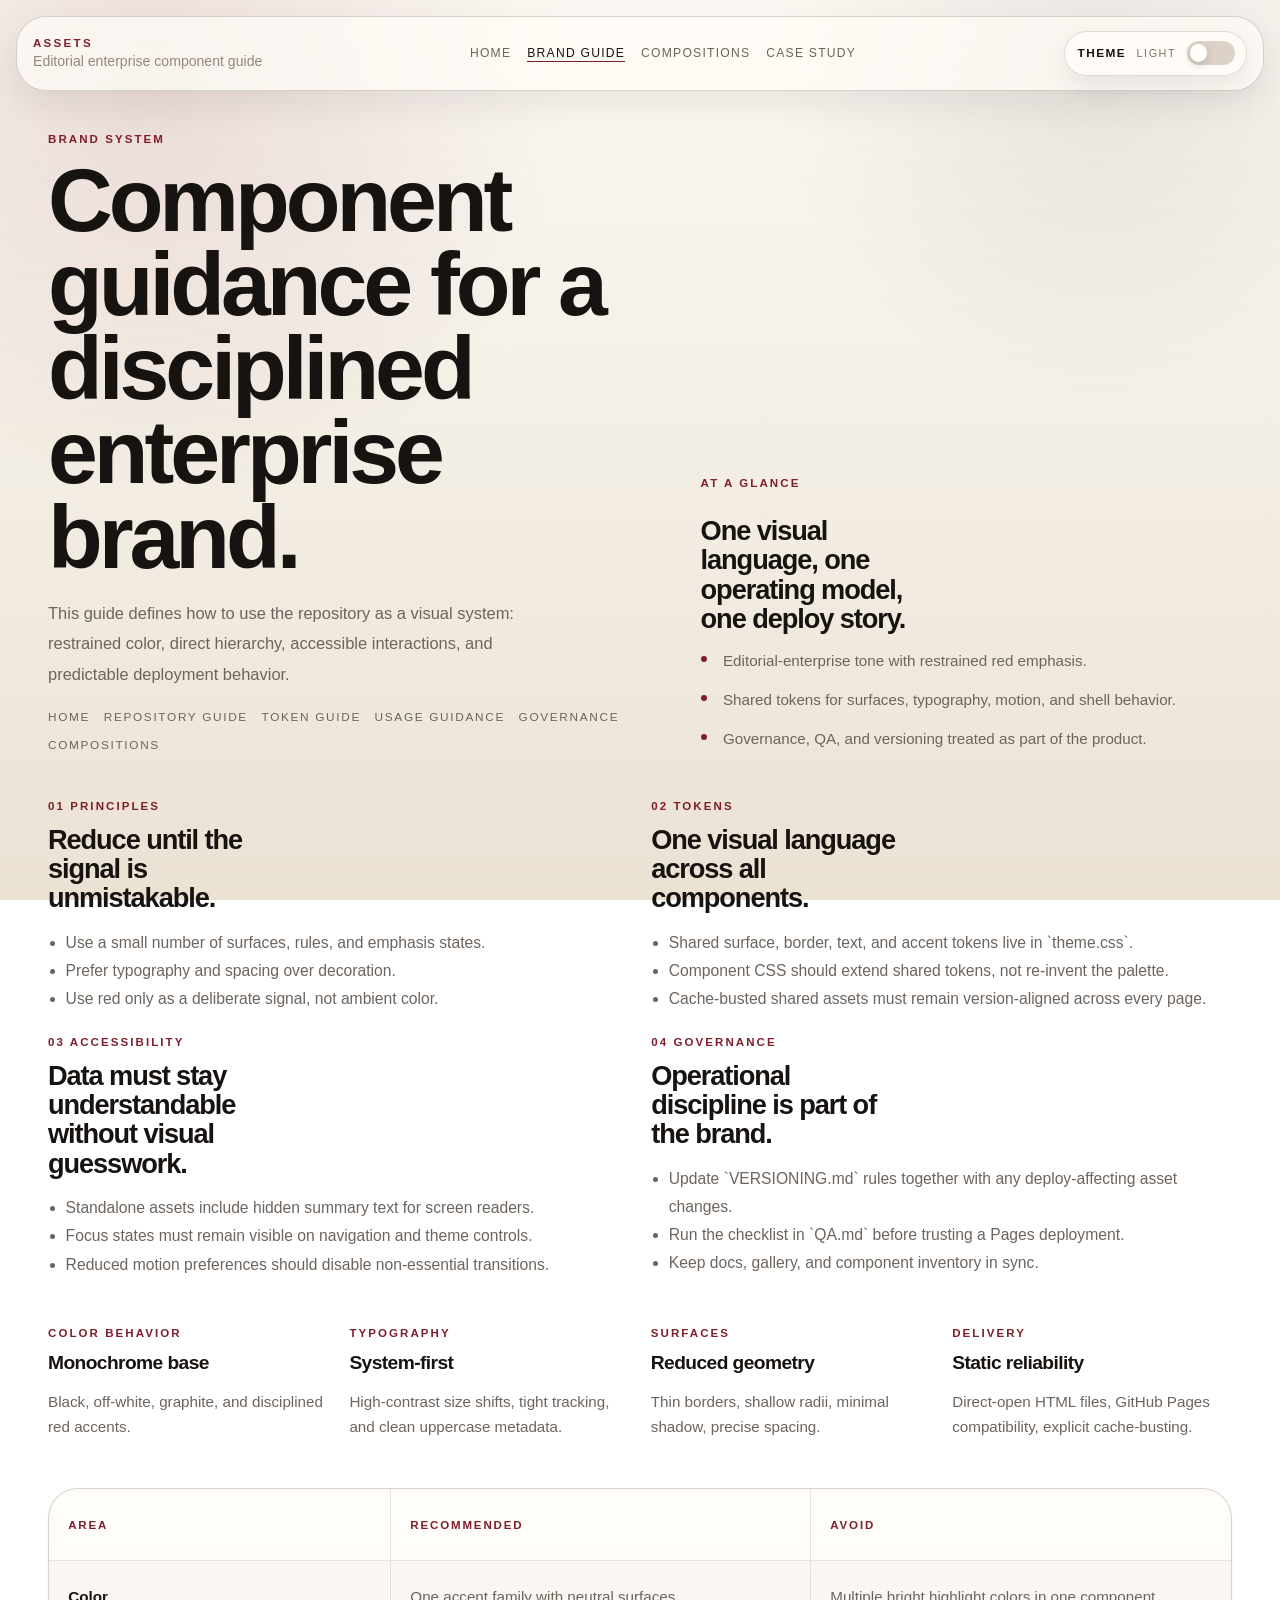
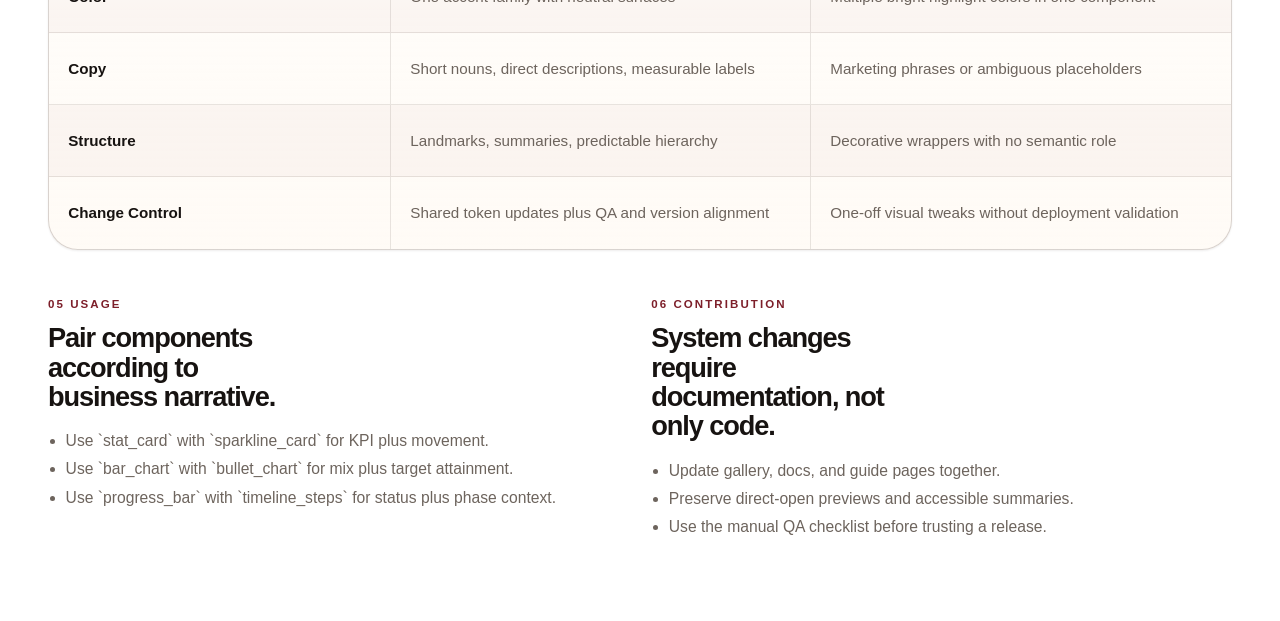
==== commit dbb097ff: "Update theme and typography across multiple components; enhance layout and spacing for improved read" ====
--- a/brand_guide.html
+++ b/brand_guide.html
@@ -26,8 +26,8 @@
       document.documentElement.dataset.theme = theme;
     })();
   </script>
-  <link rel="stylesheet" href="theme.css?v=20260323c" />
-  <link rel="stylesheet" href="brand_guide.css?v=20260323c" />
+  <link rel="stylesheet" href="theme.css?v=20260323d" />
+  <link rel="stylesheet" href="brand_guide.css?v=20260323d" />
 </head>
 <body>
   <header class="site-header">
@@ -194,6 +194,6 @@
       </article>
     </section>
   </main>
-  <script src="theme.js?v=20260323c"></script>
+  <script src="theme.js?v=20260323d"></script>
 </body>
 </html>
--- a/theme.css
+++ b/theme.css
@@ -1,7 +1,7 @@
 :root {
   color-scheme: light;
   --theme-font-ui: "SF Pro Text", "SF Pro Display", "Segoe UI", "Helvetica Neue", Arial, sans-serif;
-  --theme-font-display: "Iowan Old Style", "Palatino Linotype", "Book Antiqua", Baskerville, Georgia, serif;
+  --theme-font-display: "SF Pro Text", "SF Pro Display", "Segoe UI", "Helvetica Neue", Arial, sans-serif;
   --theme-page-bg: linear-gradient(180deg, #fbf7f0 0%, #f3ede3 48%, #ebe2d4 100%);
   --theme-page-bg-fixed: fixed;
   --theme-page-glow:
@@ -37,6 +37,8 @@
   --theme-space-5: 2rem;
   --theme-space-6: 3rem;
   --theme-space-7: 4rem;
+  --theme-card-pad: 1.3rem;
+  --theme-card-pad-lg: 1.45rem;
   --theme-shell-max: 74rem;
   --theme-shell-wide: 80rem;
   --theme-header-max: 82rem;
--- a/brand_guide.css
+++ b/brand_guide.css
@@ -11,7 +11,7 @@
 .guide-hero-layout {
   display: grid;
   grid-template-columns: minmax(0, 1.08fr) minmax(18rem, 0.92fr);
-  gap: 1.2rem;
+  gap: 1.8rem;
   align-items: end;
 }
 
@@ -36,8 +36,8 @@
   max-width: 40rem;
   font-family: var(--theme-font-display);
   font-size: clamp(3rem, 7vw, 5.8rem);
-  line-height: 0.9;
-  letter-spacing: -0.075em;
+  line-height: 0.94;
+  letter-spacing: -0.045em;
   font-weight: 600;
 }
 
@@ -99,26 +99,26 @@
 .guide-summary,
 .guide-card,
 .spec-block {
-  border: 1px solid var(--theme-border-strong);
-  border-radius: var(--theme-radius-lg);
-  background: linear-gradient(180deg, var(--theme-surface-strong) 0%, var(--theme-surface) 100%);
-  box-shadow: var(--theme-shadow-xs);
+  border: 0;
+  border-radius: 0;
+  background: transparent;
+  box-shadow: none;
 }
 
 .guide-summary {
-  min-height: 16rem;
-  padding: 1.45rem;
+  min-height: auto;
+  padding: 0;
   display: grid;
   align-content: start;
-  gap: 1rem;
+  gap: 0.9rem;
 }
 
 .guide-summary strong {
   max-width: 14rem;
   font-family: var(--theme-font-display);
-  font-size: 2rem;
-  line-height: 0.98;
-  letter-spacing: -0.06em;
+  font-size: 1.7rem;
+  line-height: 1.08;
+  letter-spacing: -0.04em;
   color: var(--theme-text);
 }
 
@@ -147,20 +147,21 @@
 
 .guide-grid {
   grid-template-columns: repeat(2, minmax(0, 1fr));
+  gap: 1.4rem;
 }
 
 .guide-card,
 .spec-block {
-  min-height: 14rem;
-  padding: 1.45rem;
+  min-height: auto;
+  padding: 0;
 }
 
 .guide-card h2 {
   max-width: 16rem;
   font-family: var(--theme-font-display);
-  font-size: 2rem;
-  line-height: 0.96;
-  letter-spacing: -0.06em;
+  font-size: 1.7rem;
+  line-height: 1.08;
+  letter-spacing: -0.04em;
   font-weight: 600;
 }
 
@@ -175,18 +176,20 @@
 .secondary-grid {
   grid-template-columns: repeat(2, minmax(0, 1fr));
   margin-top: 3rem;
+  gap: 1.4rem;
 }
 
 .spec-band {
   grid-template-columns: repeat(4, minmax(0, 1fr));
   margin-top: 3rem;
+  gap: 1.35rem;
 }
 
 .spec-block strong {
   display: block;
-  font-size: 1.35rem;
-  line-height: 1.02;
-  letter-spacing: -0.04em;
+  font-size: 1.2rem;
+  line-height: 1.14;
+  letter-spacing: -0.03em;
   color: var(--theme-text);
 }
 
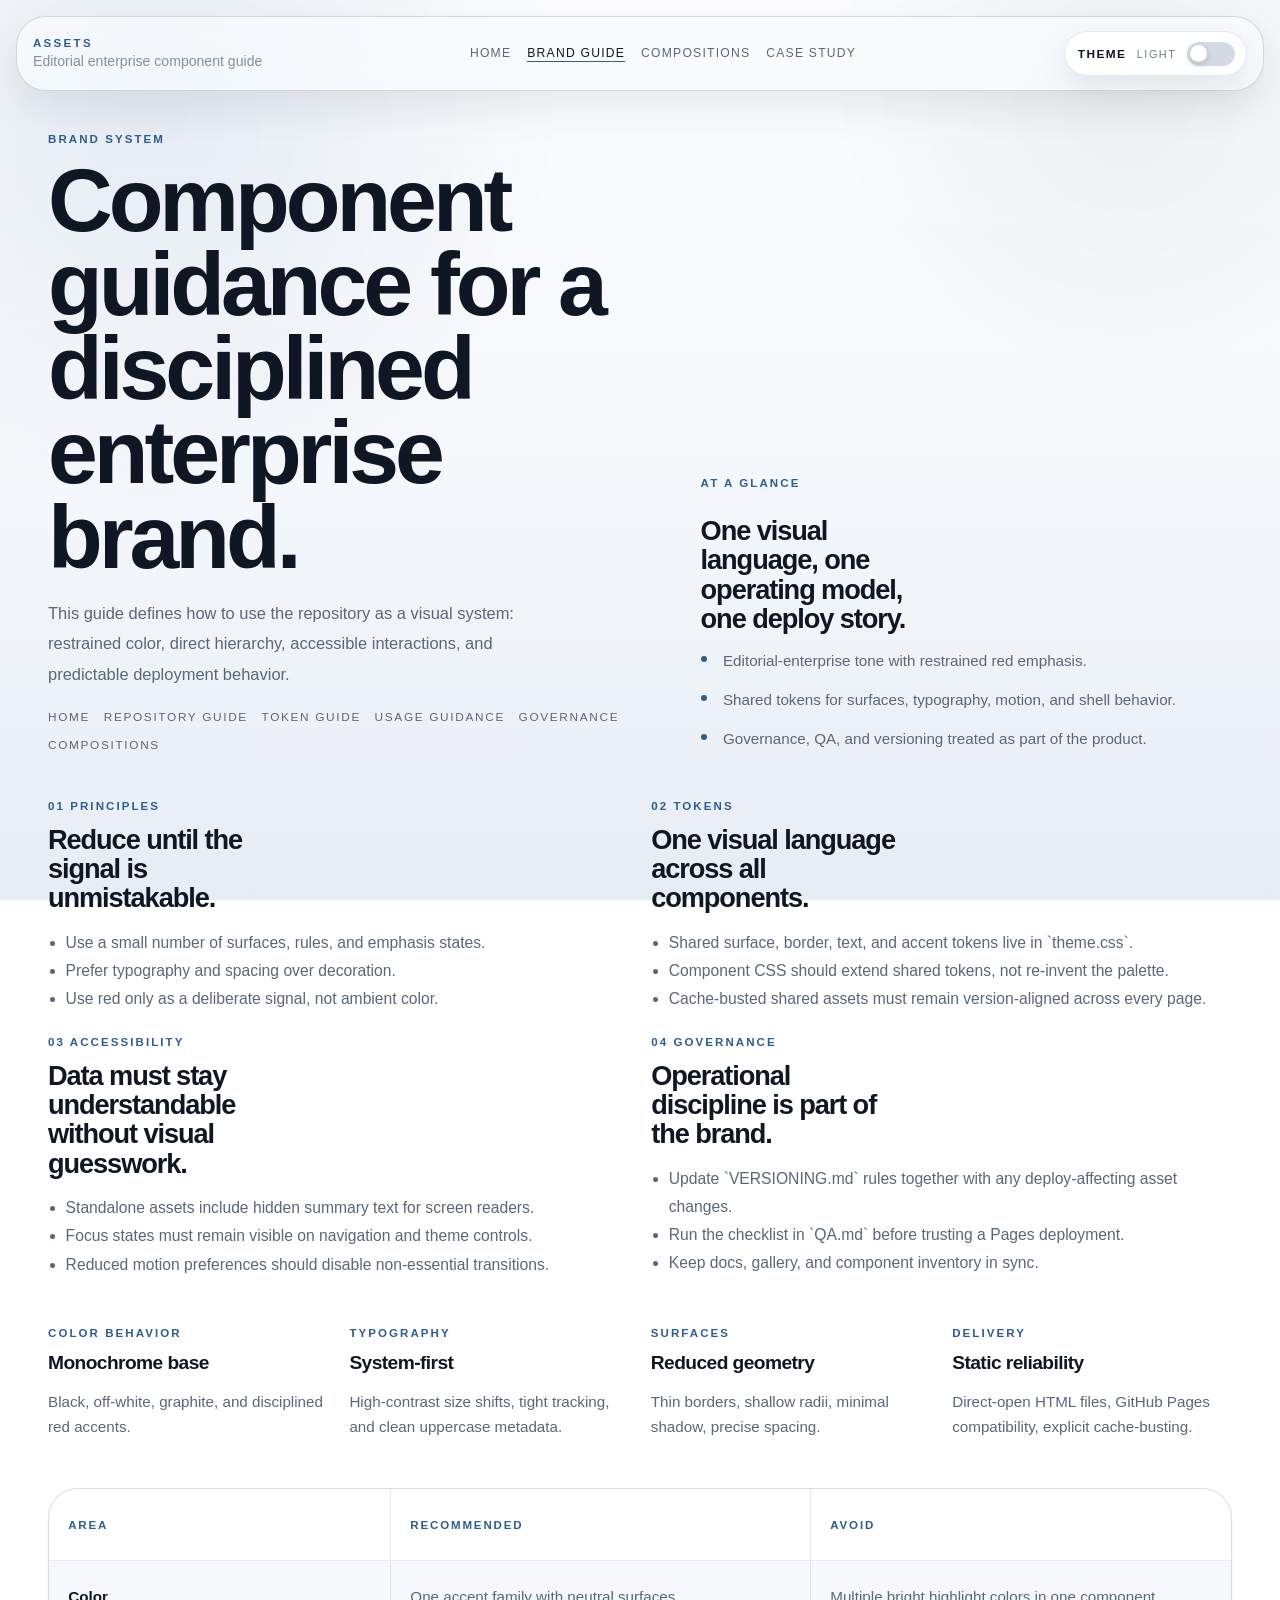
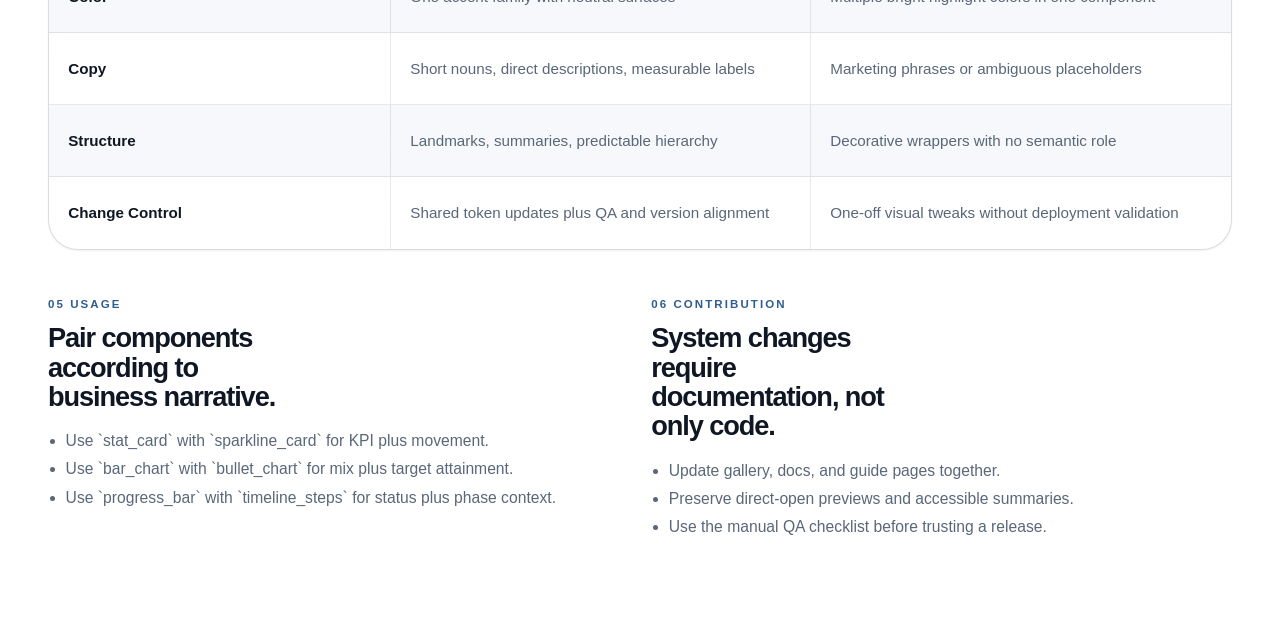
==== commit 943adc97: "Update versioning and theme references across multiple files; enhance theme consistency and accessib" ====
--- a/brand_guide.html
+++ b/brand_guide.html
@@ -26,8 +26,8 @@
       document.documentElement.dataset.theme = theme;
     })();
   </script>
-  <link rel="stylesheet" href="theme.css?v=20260323d" />
-  <link rel="stylesheet" href="brand_guide.css?v=20260323d" />
+  <link rel="stylesheet" href="theme.css?v=20260323f" />
+  <link rel="stylesheet" href="brand_guide.css?v=20260323f" />
 </head>
 <body>
   <header class="site-header">
@@ -194,6 +194,6 @@
       </article>
     </section>
   </main>
-  <script src="theme.js?v=20260323d"></script>
+  <script src="theme.js?v=20260323f"></script>
 </body>
 </html>
--- a/theme.css
+++ b/theme.css
@@ -1,31 +1,37 @@
 :root {
   color-scheme: light;
   --theme-font-ui: "SF Pro Text", "SF Pro Display", "Segoe UI", "Helvetica Neue", Arial, sans-serif;
-  --theme-font-display: "SF Pro Text", "SF Pro Display", "Segoe UI", "Helvetica Neue", Arial, sans-serif;
-  --theme-page-bg: linear-gradient(180deg, #fbf7f0 0%, #f3ede3 48%, #ebe2d4 100%);
+  --theme-font-display: var(--theme-font-ui);
+  --theme-page-bg: linear-gradient(180deg, #f7f9fc 0%, #f1f5fa 52%, #e7edf5 100%);
   --theme-page-bg-fixed: fixed;
   --theme-page-glow:
-    radial-gradient(circle at 12% 10%, rgba(125, 31, 42, 0.12), transparent 30%),
-    radial-gradient(circle at 86% 8%, rgba(32, 22, 20, 0.08), transparent 24%),
-    linear-gradient(180deg, rgba(255, 255, 255, 0.22), rgba(255, 255, 255, 0));
-  --theme-surface: rgba(255, 250, 244, 0.82);
-  --theme-surface-strong: #fffdfa;
-  --theme-surface-muted: #efe6d9;
-  --theme-surface-overlay: rgba(255, 250, 243, 0.68);
-  --theme-border: rgba(67, 48, 40, 0.12);
-  --theme-border-strong: rgba(67, 48, 40, 0.2);
-  --theme-text: #171311;
-  --theme-text-muted: #6d645d;
-  --theme-text-soft: #92867d;
-  --theme-accent: #7d1f2a;
-  --theme-accent-strong: #5c1119;
-  --theme-accent-soft: rgba(125, 31, 42, 0.08);
-  --theme-neutral-strong: #1d1917;
-  --theme-neutral-muted: #d9cec2;
-  --theme-shadow-xs: 0 1px 2px rgba(34, 24, 20, 0.08);
-  --theme-shadow-sm: 0 14px 34px rgba(34, 24, 20, 0.08);
-  --theme-shadow-md: 0 28px 72px rgba(34, 24, 20, 0.14);
-  --theme-shadow-lg: 0 44px 120px rgba(34, 24, 20, 0.2);
+    radial-gradient(circle at 12% 10%, rgba(46, 93, 144, 0.1), transparent 30%),
+    radial-gradient(circle at 88% 8%, rgba(15, 23, 36, 0.06), transparent 22%),
+    linear-gradient(180deg, rgba(255, 255, 255, 0.58), rgba(255, 255, 255, 0));
+  --theme-surface: rgba(255, 255, 255, 0.82);
+  --theme-surface-strong: #ffffff;
+  --theme-surface-muted: #e7edf4;
+  --theme-surface-overlay: rgba(255, 255, 255, 0.72);
+  --theme-border: rgba(27, 42, 60, 0.1);
+  --theme-border-strong: rgba(27, 42, 60, 0.16);
+  --theme-text: #0f1724;
+  --theme-text-muted: #5a6779;
+  --theme-text-soft: #8390a1;
+  --theme-accent: #2e5d90;
+  --theme-accent-strong: #1f466e;
+  --theme-accent-soft: rgba(46, 93, 144, 0.1);
+  --theme-accent-rgb: 46, 93, 144;
+  --theme-accent-line: rgba(46, 93, 144, 0.24);
+  --theme-accent-wash: linear-gradient(180deg, rgba(46, 93, 144, 0.14), rgba(46, 93, 144, 0.03));
+  --theme-accent-wash-soft: linear-gradient(180deg, rgba(46, 93, 144, 0.1), rgba(46, 93, 144, 0.02));
+  --theme-neutral-strong: #0f1724;
+  --theme-neutral-muted: #d7e0ea;
+  --theme-ink-soft-fill: rgba(15, 23, 36, 0.08);
+  --theme-ink-strong-fill: rgba(15, 23, 36, 0.14);
+  --theme-shadow-xs: 0 1px 2px rgba(15, 23, 36, 0.06);
+  --theme-shadow-sm: 0 18px 38px rgba(15, 23, 36, 0.08);
+  --theme-shadow-md: 0 32px 72px rgba(15, 23, 36, 0.14);
+  --theme-shadow-lg: 0 52px 120px rgba(15, 23, 36, 0.18);
   --theme-radius-sm: 14px;
   --theme-radius-md: 22px;
   --theme-radius-lg: 30px;
@@ -42,15 +48,15 @@
   --theme-shell-max: 74rem;
   --theme-shell-wide: 80rem;
   --theme-header-max: 82rem;
-  --theme-header-bg: rgba(255, 252, 247, 0.72);
-  --theme-toggle-bg: rgba(255, 252, 247, 0.84);
-  --theme-toggle-border: rgba(15, 15, 15, 0.12);
-  --theme-toggle-shadow: 0 10px 26px rgba(0, 0, 0, 0.08);
-  --theme-toggle-ink: #171311;
-  --theme-toggle-muted: #7f736a;
-  --theme-track-bg: #ddd2c7;
-  --theme-knob-bg: #fffdfa;
-  --theme-focus: rgba(125, 31, 42, 0.74);
+  --theme-header-bg: rgba(249, 251, 254, 0.72);
+  --theme-toggle-bg: rgba(255, 255, 255, 0.88);
+  --theme-toggle-border: rgba(15, 23, 36, 0.1);
+  --theme-toggle-shadow: 0 12px 28px rgba(15, 23, 36, 0.08);
+  --theme-toggle-ink: #0f1724;
+  --theme-toggle-muted: #6f7c8d;
+  --theme-track-bg: #d3dbe5;
+  --theme-knob-bg: #ffffff;
+  --theme-focus: rgba(46, 93, 144, 0.52);
   --theme-motion-fast: 160ms;
   --theme-motion-mid: 240ms;
   --theme-ease: cubic-bezier(0.2, 0.65, 0.22, 1);
@@ -58,39 +64,45 @@
 
 html[data-theme="dark"] {
   color-scheme: dark;
-  --theme-page-bg: linear-gradient(180deg, #171313 0%, #0f0d0e 48%, #090809 100%);
+  --theme-page-bg: linear-gradient(180deg, #0b1118 0%, #0d141d 52%, #111b26 100%);
   --theme-page-bg-fixed: fixed;
   --theme-page-glow:
-    radial-gradient(circle at 16% 12%, rgba(255, 88, 106, 0.12), transparent 28%),
-    radial-gradient(circle at 86% 8%, rgba(255, 255, 255, 0.04), transparent 22%),
+    radial-gradient(circle at 14% 12%, rgba(127, 177, 236, 0.12), transparent 28%),
+    radial-gradient(circle at 86% 8%, rgba(255, 255, 255, 0.03), transparent 22%),
     linear-gradient(180deg, rgba(255, 255, 255, 0.02), rgba(255, 255, 255, 0));
-  --theme-surface: rgba(20, 17, 18, 0.86);
-  --theme-surface-strong: #120f10;
-  --theme-surface-muted: #231d1f;
-  --theme-surface-overlay: rgba(23, 19, 20, 0.74);
-  --theme-border: rgba(255, 244, 235, 0.1);
-  --theme-border-strong: rgba(255, 244, 235, 0.16);
-  --theme-text: #f6f1eb;
-  --theme-text-muted: #b0a59d;
-  --theme-text-soft: #867a73;
-  --theme-accent: #ff6677;
-  --theme-accent-strong: #ff8a97;
-  --theme-accent-soft: rgba(255, 102, 119, 0.12);
-  --theme-neutral-strong: #f4efe9;
-  --theme-neutral-muted: #322b2d;
-  --theme-shadow-xs: 0 1px 2px rgba(0, 0, 0, 0.22);
-  --theme-shadow-sm: 0 18px 40px rgba(0, 0, 0, 0.26);
-  --theme-shadow-md: 0 28px 72px rgba(0, 0, 0, 0.36);
-  --theme-shadow-lg: 0 44px 120px rgba(0, 0, 0, 0.5);
-  --theme-header-bg: rgba(18, 15, 16, 0.78);
-  --theme-toggle-bg: rgba(24, 20, 21, 0.86);
-  --theme-toggle-border: rgba(255, 244, 235, 0.1);
-  --theme-toggle-shadow: 0 12px 28px rgba(0, 0, 0, 0.22);
-  --theme-toggle-ink: #f6f1eb;
-  --theme-toggle-muted: #a69a92;
-  --theme-track-bg: #342d2f;
-  --theme-knob-bg: #f7f1eb;
-  --theme-focus: rgba(255, 102, 119, 0.78);
+  --theme-surface: rgba(18, 25, 35, 0.88);
+  --theme-surface-strong: #121a24;
+  --theme-surface-muted: #1b2634;
+  --theme-surface-overlay: rgba(17, 24, 34, 0.78);
+  --theme-border: rgba(210, 223, 237, 0.09);
+  --theme-border-strong: rgba(210, 223, 237, 0.15);
+  --theme-text: #edf4fb;
+  --theme-text-muted: #a8b6c7;
+  --theme-text-soft: #728092;
+  --theme-accent: #7fb1ec;
+  --theme-accent-strong: #9ac5f5;
+  --theme-accent-soft: rgba(127, 177, 236, 0.14);
+  --theme-accent-rgb: 127, 177, 236;
+  --theme-accent-line: rgba(127, 177, 236, 0.28);
+  --theme-accent-wash: linear-gradient(180deg, rgba(127, 177, 236, 0.16), rgba(127, 177, 236, 0.04));
+  --theme-accent-wash-soft: linear-gradient(180deg, rgba(127, 177, 236, 0.11), rgba(127, 177, 236, 0.03));
+  --theme-neutral-strong: #edf4fb;
+  --theme-neutral-muted: #283549;
+  --theme-ink-soft-fill: rgba(237, 244, 251, 0.08);
+  --theme-ink-strong-fill: rgba(237, 244, 251, 0.14);
+  --theme-shadow-xs: 0 1px 2px rgba(0, 0, 0, 0.2);
+  --theme-shadow-sm: 0 20px 42px rgba(0, 0, 0, 0.28);
+  --theme-shadow-md: 0 34px 78px rgba(0, 0, 0, 0.38);
+  --theme-shadow-lg: 0 50px 128px rgba(0, 0, 0, 0.5);
+  --theme-header-bg: rgba(12, 18, 27, 0.8);
+  --theme-toggle-bg: rgba(16, 24, 35, 0.88);
+  --theme-toggle-border: rgba(210, 223, 237, 0.08);
+  --theme-toggle-shadow: 0 14px 30px rgba(0, 0, 0, 0.24);
+  --theme-toggle-ink: #edf4fb;
+  --theme-toggle-muted: #8d9caf;
+  --theme-track-bg: #334254;
+  --theme-knob-bg: #f6fbff;
+  --theme-focus: rgba(127, 177, 236, 0.58);
 }
 
 html,
@@ -341,7 +353,7 @@
   position: absolute;
   inset: 0;
   background:
-    linear-gradient(180deg, rgba(125, 31, 42, 0.05), rgba(125, 31, 42, 0)),
+    var(--theme-accent-wash-soft),
     linear-gradient(var(--theme-border), var(--theme-border)),
     linear-gradient(90deg, var(--theme-border), var(--theme-border));
   background-size: auto, 100% 1px, 1px 100%;
--- a/brand_guide.css
+++ b/brand_guide.css
@@ -34,7 +34,7 @@
 
 .guide-hero h1 {
   max-width: 40rem;
-  font-family: var(--theme-font-display);
+  font-family: var(--theme-font-ui);
   font-size: clamp(3rem, 7vw, 5.8rem);
   line-height: 0.94;
   letter-spacing: -0.045em;
@@ -115,7 +115,7 @@
 
 .guide-summary strong {
   max-width: 14rem;
-  font-family: var(--theme-font-display);
+  font-family: var(--theme-font-ui);
   font-size: 1.7rem;
   line-height: 1.08;
   letter-spacing: -0.04em;
@@ -158,7 +158,7 @@
 
 .guide-card h2 {
   max-width: 16rem;
-  font-family: var(--theme-font-display);
+  font-family: var(--theme-font-ui);
   font-size: 1.7rem;
   line-height: 1.08;
   letter-spacing: -0.04em;
@@ -250,7 +250,7 @@
 }
 
 .table-row:nth-child(even) span {
-  background: rgba(125, 31, 42, 0.03);
+  background: rgba(var(--theme-accent-rgb), 0.04);
 }
 
 .table-row span:first-child {
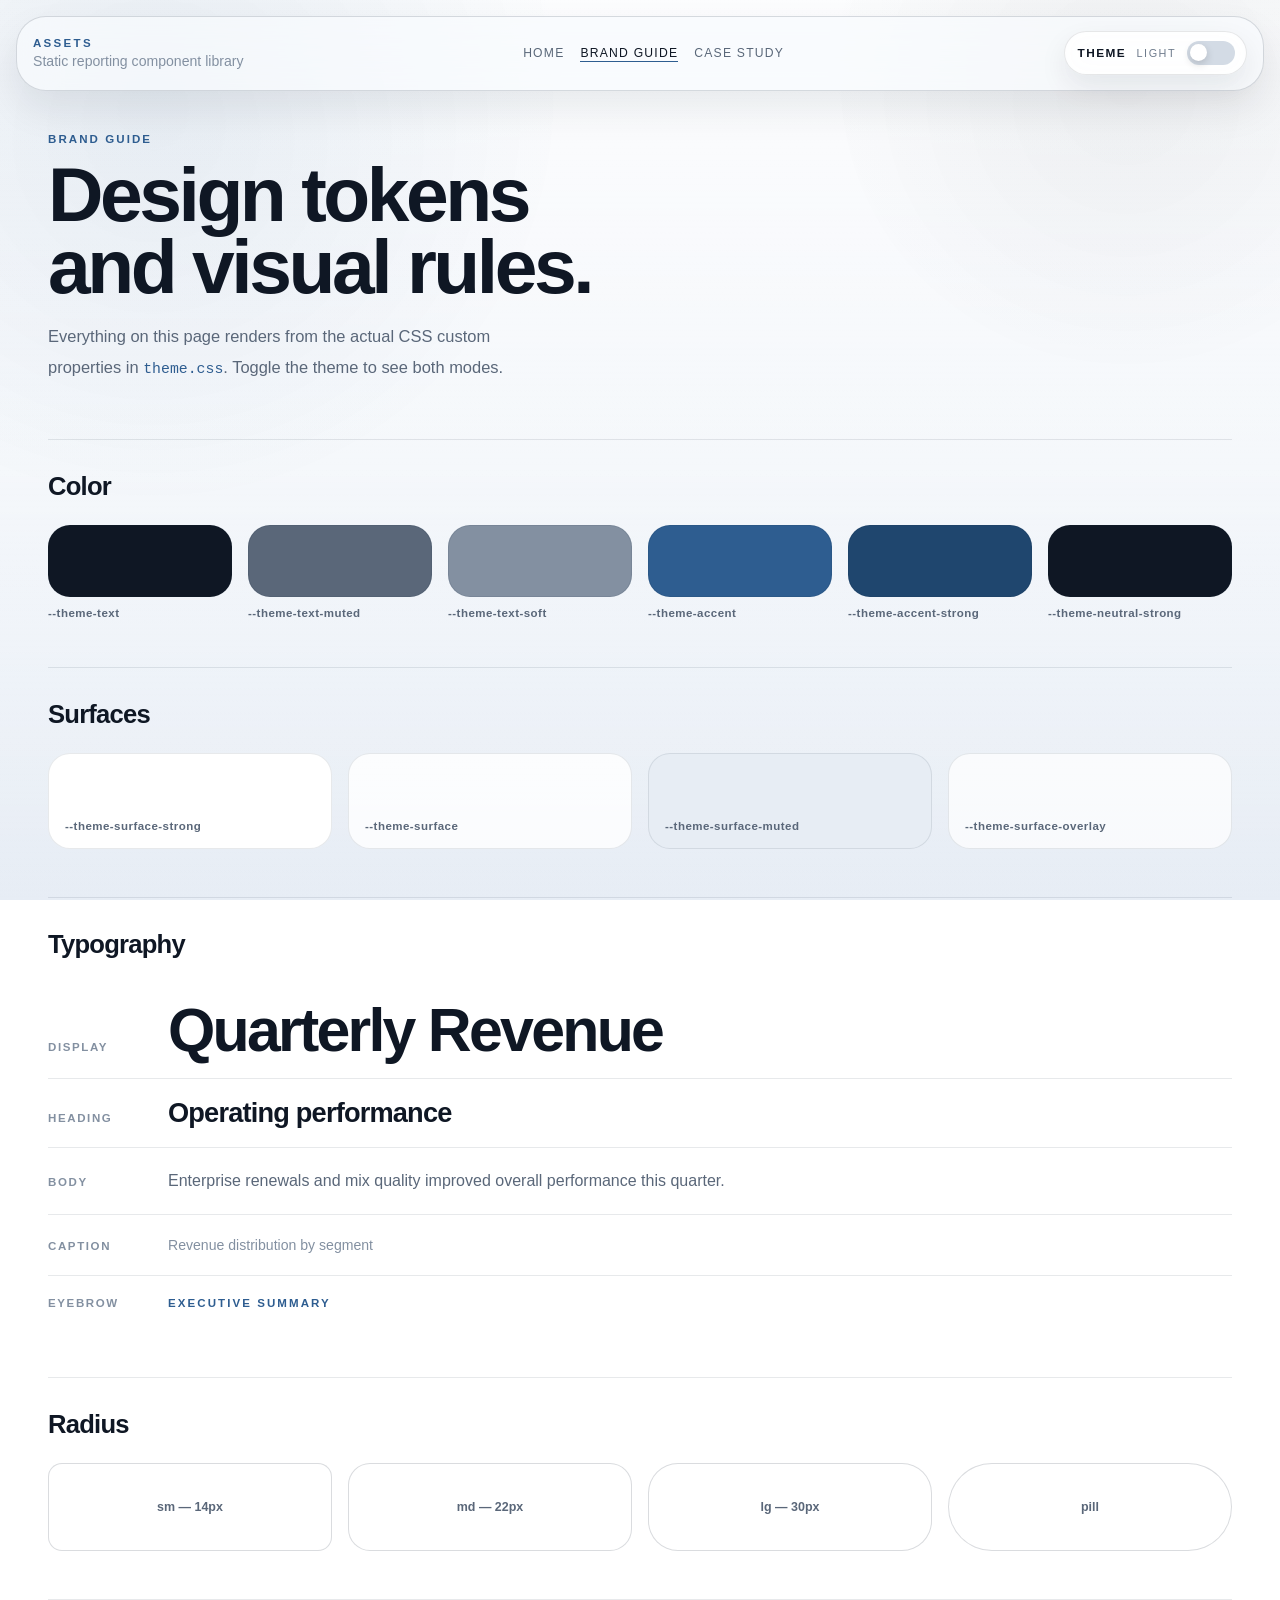
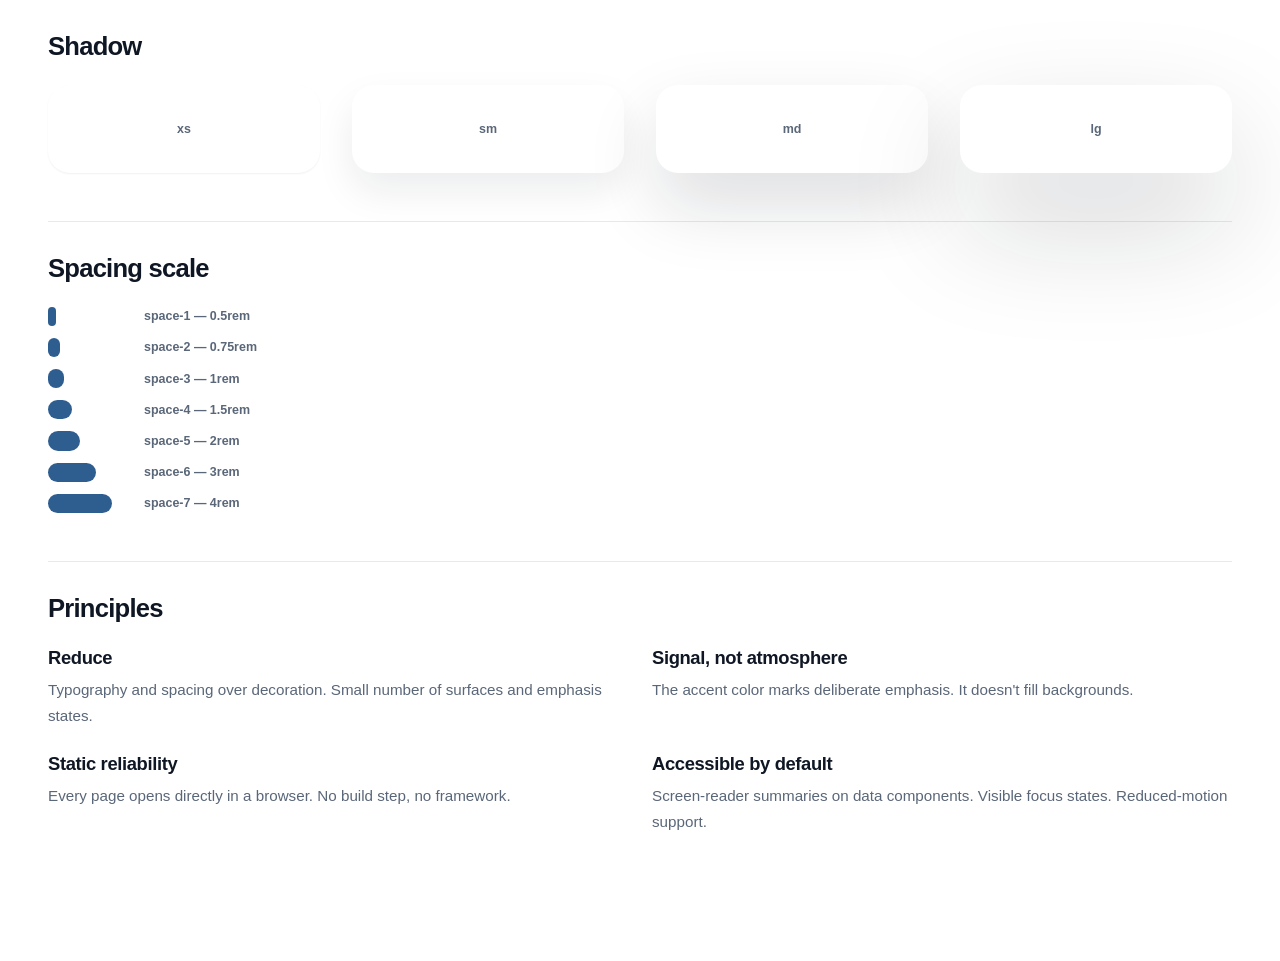
==== commit 3e24a031: "Refactor component library branding and descriptions - Updated the title and meta description in ind" ====
--- a/brand_guide.html
+++ b/brand_guide.html
@@ -6,7 +6,7 @@
   <title>Brand Guide | assets</title>
   <meta
     name="description"
-    content="System-level guidance for the assets repository: brand principles, token behavior, accessibility, and governance."
+    content="Visual reference for the assets design system: color tokens, type scale, spacing, radius, and component patterns."
   />
   <script>
     (function () {
@@ -34,13 +34,12 @@
     <div class="site-header-inner">
       <a class="site-brand" href="index.html">
         <span class="site-brand-mark">assets</span>
-        <span class="site-brand-copy">Editorial enterprise component guide</span>
+        <span class="site-brand-copy">Static reporting component library</span>
       </a>
       <nav class="site-nav" aria-label="Primary">
         <a href="index.html">Home</a>
         <a href="brand_guide.html" aria-current="page">Brand guide</a>
-        <a href="compositions.html">Compositions</a>
-        <a href="CASE_STUDY.md">Case study</a>
+        <a href="case_study.html">Case study</a>
       </nav>
       <button class="theme-toggle" type="button" data-theme-toggle aria-label="Toggle dark mode" aria-pressed="false">
         <span class="theme-toggle-label">Theme</span>
@@ -51,147 +50,157 @@
   </header>
   <main class="guide-shell">
     <section class="guide-hero">
-      <div class="guide-hero-layout">
-        <div>
-          <p class="eyebrow">Brand System</p>
-          <h1>Component guidance for a disciplined enterprise brand.</h1>
-          <p class="hero-copy">
-            This guide defines how to use the repository as a visual system: restrained color, direct hierarchy,
-            accessible interactions, and predictable deployment behavior.
-          </p>
-          <div class="hero-links">
-            <a href="index.html">Home</a>
-            <a href="README.md">Repository guide</a>
-            <a href="TOKENS.md">Token guide</a>
-            <a href="USAGE.md">Usage guidance</a>
-            <a href="GOVERNANCE.md">Governance</a>
-            <a href="compositions.html">Compositions</a>
-          </div>
-        </div>
-        <aside class="guide-summary" aria-label="Guide summary">
-          <p class="card-label">At a Glance</p>
-          <strong>One visual language, one operating model, one deploy story.</strong>
-          <div class="guide-summary-list">
-            <span>Editorial-enterprise tone with restrained red emphasis.</span>
-            <span>Shared tokens for surfaces, typography, motion, and shell behavior.</span>
-            <span>Governance, QA, and versioning treated as part of the product.</span>
-          </div>
-        </aside>
-      </div>
-    </section>
-
-    <section class="guide-grid">
-      <article class="guide-card">
-        <p class="card-label">01 Principles</p>
-        <h2>Reduce until the signal is unmistakable.</h2>
-        <ul>
-          <li>Use a small number of surfaces, rules, and emphasis states.</li>
-          <li>Prefer typography and spacing over decoration.</li>
-          <li>Use red only as a deliberate signal, not ambient color.</li>
-        </ul>
-      </article>
-
-      <article class="guide-card">
-        <p class="card-label">02 Tokens</p>
-        <h2>One visual language across all components.</h2>
-        <ul>
-          <li>Shared surface, border, text, and accent tokens live in `theme.css`.</li>
-          <li>Component CSS should extend shared tokens, not re-invent the palette.</li>
-          <li>Cache-busted shared assets must remain version-aligned across every page.</li>
-        </ul>
-      </article>
-
-      <article class="guide-card">
-        <p class="card-label">03 Accessibility</p>
-        <h2>Data must stay understandable without visual guesswork.</h2>
-        <ul>
-          <li>Standalone assets include hidden summary text for screen readers.</li>
-          <li>Focus states must remain visible on navigation and theme controls.</li>
-          <li>Reduced motion preferences should disable non-essential transitions.</li>
-        </ul>
-      </article>
-
-      <article class="guide-card">
-        <p class="card-label">04 Governance</p>
-        <h2>Operational discipline is part of the brand.</h2>
-        <ul>
-          <li>Update `VERSIONING.md` rules together with any deploy-affecting asset changes.</li>
-          <li>Run the checklist in `QA.md` before trusting a Pages deployment.</li>
-          <li>Keep docs, gallery, and component inventory in sync.</li>
-        </ul>
-      </article>
-    </section>
-
-    <section class="spec-band">
-      <div class="spec-block">
-        <p class="spec-label">Color Behavior</p>
-        <strong>Monochrome base</strong>
-        <span>Black, off-white, graphite, and disciplined red accents.</span>
-      </div>
-      <div class="spec-block">
-        <p class="spec-label">Typography</p>
-        <strong>System-first</strong>
-        <span>High-contrast size shifts, tight tracking, and clean uppercase metadata.</span>
-      </div>
-      <div class="spec-block">
-        <p class="spec-label">Surfaces</p>
-        <strong>Reduced geometry</strong>
-        <span>Thin borders, shallow radii, minimal shadow, precise spacing.</span>
-      </div>
-      <div class="spec-block">
-        <p class="spec-label">Delivery</p>
-        <strong>Static reliability</strong>
-        <span>Direct-open HTML files, GitHub Pages compatibility, explicit cache-busting.</span>
-      </div>
-    </section>
-
-    <section class="guidance-table">
-      <div class="table-head">
-        <span>Area</span>
-        <span>Recommended</span>
-        <span>Avoid</span>
-      </div>
-      <div class="table-row">
-        <span>Color</span>
-        <span>One accent family with neutral surfaces</span>
-        <span>Multiple bright highlight colors in one component</span>
-      </div>
-      <div class="table-row">
-        <span>Copy</span>
-        <span>Short nouns, direct descriptions, measurable labels</span>
-        <span>Marketing phrases or ambiguous placeholders</span>
-      </div>
-      <div class="table-row">
-        <span>Structure</span>
-        <span>Landmarks, summaries, predictable hierarchy</span>
-        <span>Decorative wrappers with no semantic role</span>
-      </div>
-      <div class="table-row">
-        <span>Change Control</span>
-        <span>Shared token updates plus QA and version alignment</span>
-        <span>One-off visual tweaks without deployment validation</span>
-      </div>
-    </section>
-
-    <section class="guide-grid secondary-grid">
-      <article class="guide-card">
-        <p class="card-label">05 Usage</p>
-        <h2>Pair components according to business narrative.</h2>
-        <ul>
-          <li>Use `stat_card` with `sparkline_card` for KPI plus movement.</li>
-          <li>Use `bar_chart` with `bullet_chart` for mix plus target attainment.</li>
-          <li>Use `progress_bar` with `timeline_steps` for status plus phase context.</li>
-        </ul>
-      </article>
-      <article class="guide-card">
-        <p class="card-label">06 Contribution</p>
-        <h2>System changes require documentation, not only code.</h2>
-        <ul>
-          <li>Update gallery, docs, and guide pages together.</li>
-          <li>Preserve direct-open previews and accessible summaries.</li>
-          <li>Use the manual QA checklist before trusting a release.</li>
-        </ul>
-      </article>
+      <p class="eyebrow">Brand Guide</p>
+      <h1>Design tokens and visual rules.</h1>
+      <p class="hero-copy">
+        Everything on this page renders from the actual CSS custom properties in <code>theme.css</code>.
+        Toggle the theme to see both modes.
+      </p>
+    </section>
+
+    <section class="token-section">
+      <h2>Color</h2>
+      <div class="swatch-grid">
+        <div class="swatch-card">
+          <div class="swatch-well" style="background: var(--theme-text)"></div>
+          <span class="swatch-name">--theme-text</span>
+        </div>
+        <div class="swatch-card">
+          <div class="swatch-well" style="background: var(--theme-text-muted)"></div>
+          <span class="swatch-name">--theme-text-muted</span>
+        </div>
+        <div class="swatch-card">
+          <div class="swatch-well" style="background: var(--theme-text-soft)"></div>
+          <span class="swatch-name">--theme-text-soft</span>
+        </div>
+        <div class="swatch-card">
+          <div class="swatch-well" style="background: var(--theme-accent)"></div>
+          <span class="swatch-name">--theme-accent</span>
+        </div>
+        <div class="swatch-card">
+          <div class="swatch-well" style="background: var(--theme-accent-strong)"></div>
+          <span class="swatch-name">--theme-accent-strong</span>
+        </div>
+        <div class="swatch-card">
+          <div class="swatch-well" style="background: var(--theme-neutral-strong)"></div>
+          <span class="swatch-name">--theme-neutral-strong</span>
+        </div>
+      </div>
+    </section>
+
+    <section class="token-section">
+      <h2>Surfaces</h2>
+      <div class="surface-grid">
+        <div class="surface-card" style="background: var(--theme-surface-strong)">
+          <span>--theme-surface-strong</span>
+        </div>
+        <div class="surface-card" style="background: var(--theme-surface)">
+          <span>--theme-surface</span>
+        </div>
+        <div class="surface-card" style="background: var(--theme-surface-muted)">
+          <span>--theme-surface-muted</span>
+        </div>
+        <div class="surface-card" style="background: var(--theme-surface-overlay)">
+          <span>--theme-surface-overlay</span>
+        </div>
+      </div>
+    </section>
+
+    <section class="token-section">
+      <h2>Typography</h2>
+      <div class="type-specimens">
+        <div class="type-row">
+          <span class="type-label">Display</span>
+          <span class="type-sample type-display">Quarterly Revenue</span>
+        </div>
+        <div class="type-row">
+          <span class="type-label">Heading</span>
+          <span class="type-sample type-heading">Operating performance</span>
+        </div>
+        <div class="type-row">
+          <span class="type-label">Body</span>
+          <span class="type-sample type-body">Enterprise renewals and mix quality improved overall performance this quarter.</span>
+        </div>
+        <div class="type-row">
+          <span class="type-label">Caption</span>
+          <span class="type-sample type-caption">Revenue distribution by segment</span>
+        </div>
+        <div class="type-row">
+          <span class="type-label">Eyebrow</span>
+          <span class="type-sample type-eyebrow">Executive Summary</span>
+        </div>
+      </div>
+    </section>
+
+    <section class="token-section">
+      <h2>Radius</h2>
+      <div class="radius-grid">
+        <div class="radius-card" style="border-radius: var(--theme-radius-sm)">
+          <span>sm — 14px</span>
+        </div>
+        <div class="radius-card" style="border-radius: var(--theme-radius-md)">
+          <span>md — 22px</span>
+        </div>
+        <div class="radius-card" style="border-radius: var(--theme-radius-lg)">
+          <span>lg — 30px</span>
+        </div>
+        <div class="radius-card" style="border-radius: var(--theme-radius-pill)">
+          <span>pill</span>
+        </div>
+      </div>
+    </section>
+
+    <section class="token-section">
+      <h2>Shadow</h2>
+      <div class="shadow-grid">
+        <div class="shadow-card" style="box-shadow: var(--theme-shadow-xs)">
+          <span>xs</span>
+        </div>
+        <div class="shadow-card" style="box-shadow: var(--theme-shadow-sm)">
+          <span>sm</span>
+        </div>
+        <div class="shadow-card" style="box-shadow: var(--theme-shadow-md)">
+          <span>md</span>
+        </div>
+        <div class="shadow-card" style="box-shadow: var(--theme-shadow-lg)">
+          <span>lg</span>
+        </div>
+      </div>
+    </section>
+
+    <section class="token-section">
+      <h2>Spacing scale</h2>
+      <div class="spacing-list">
+        <div class="spacing-row"><span class="spacing-bar" style="width: var(--theme-space-1)"></span><span>space-1 — 0.5rem</span></div>
+        <div class="spacing-row"><span class="spacing-bar" style="width: var(--theme-space-2)"></span><span>space-2 — 0.75rem</span></div>
+        <div class="spacing-row"><span class="spacing-bar" style="width: var(--theme-space-3)"></span><span>space-3 — 1rem</span></div>
+        <div class="spacing-row"><span class="spacing-bar" style="width: var(--theme-space-4)"></span><span>space-4 — 1.5rem</span></div>
+        <div class="spacing-row"><span class="spacing-bar" style="width: var(--theme-space-5)"></span><span>space-5 — 2rem</span></div>
+        <div class="spacing-row"><span class="spacing-bar" style="width: var(--theme-space-6)"></span><span>space-6 — 3rem</span></div>
+        <div class="spacing-row"><span class="spacing-bar" style="width: var(--theme-space-7)"></span><span>space-7 — 4rem</span></div>
+      </div>
+    </section>
+
+    <section class="token-section">
+      <h2>Principles</h2>
+      <div class="principles-grid">
+        <div>
+          <strong>Reduce</strong>
+          <span>Typography and spacing over decoration. Small number of surfaces and emphasis states.</span>
+        </div>
+        <div>
+          <strong>Signal, not atmosphere</strong>
+          <span>The accent color marks deliberate emphasis. It doesn't fill backgrounds.</span>
+        </div>
+        <div>
+          <strong>Static reliability</strong>
+          <span>Every page opens directly in a browser. No build step, no framework.</span>
+        </div>
+        <div>
+          <strong>Accessible by default</strong>
+          <span>Screen-reader summaries on data components. Visible focus states. Reduced-motion support.</span>
+        </div>
+      </div>
     </section>
   </main>
   <script src="theme.js?v=20260323f"></script>
--- a/brand_guide.css
+++ b/brand_guide.css
@@ -4,20 +4,7 @@
   padding: 2.6rem 0 5rem;
 }
 
-.guide-hero {
-  margin-bottom: 3rem;
-}
-
-.guide-hero-layout {
-  display: grid;
-  grid-template-columns: minmax(0, 1.08fr) minmax(18rem, 0.92fr);
-  gap: 1.8rem;
-  align-items: end;
-}
-
-.eyebrow,
-.card-label,
-.spec-label {
+.eyebrow {
   margin: 0 0 0.8rem;
   font-size: 0.72rem;
   font-weight: 700;
@@ -26,19 +13,22 @@
   color: var(--theme-accent);
 }
 
-.guide-hero h1,
-.guide-card h2 {
+/* ---- Hero ---- */
+
+.guide-hero {
+  max-width: 38rem;
+  margin-bottom: 3.5rem;
+}
+
+.guide-hero h1 {
   margin: 0;
-  color: var(--theme-text);
-}
-
-.guide-hero h1 {
-  max-width: 40rem;
+  max-width: 36rem;
   font-family: var(--theme-font-ui);
-  font-size: clamp(3rem, 7vw, 5.8rem);
+  font-size: clamp(2.6rem, 6vw, 4.8rem);
   line-height: 0.94;
   letter-spacing: -0.045em;
   font-weight: 600;
+  color: var(--theme-text);
 }
 
 .hero-copy {
@@ -49,227 +39,270 @@
   color: var(--theme-text-muted);
 }
 
-.hero-links {
-  display: flex;
-  flex-wrap: wrap;
-  gap: 0.85rem;
-  margin-top: 1.3rem;
-}
-
-.hero-links a {
-  position: relative;
-  color: var(--theme-text-muted);
-  text-decoration: none;
-  font-size: 0.74rem;
+.hero-copy code {
+  font-size: 0.9em;
+  color: var(--theme-accent);
+}
+
+/* ---- Token sections ---- */
+
+.token-section {
+  margin-bottom: 3rem;
+  padding-top: 2rem;
+  border-top: 1px solid var(--theme-border);
+}
+
+.token-section h2 {
+  margin: 0 0 1.5rem;
+  font-family: var(--theme-font-ui);
+  font-size: 1.6rem;
+  font-weight: 600;
+  letter-spacing: -0.03em;
+  color: var(--theme-text);
+}
+
+/* ---- Color swatches ---- */
+
+.swatch-grid {
+  display: grid;
+  grid-template-columns: repeat(6, minmax(0, 1fr));
+  gap: 1rem;
+}
+
+.swatch-card {
+  display: grid;
+  gap: 0.6rem;
+}
+
+.swatch-well {
+  height: 4.5rem;
+  border-radius: var(--theme-radius-md);
+  border: 1px solid var(--theme-border);
+}
+
+.swatch-name {
+  font-size: 0.72rem;
+  font-weight: 600;
+  letter-spacing: 0.04em;
+  color: var(--theme-text-muted);
+  word-break: break-all;
+}
+
+/* ---- Surfaces ---- */
+
+.surface-grid {
+  display: grid;
+  grid-template-columns: repeat(4, minmax(0, 1fr));
+  gap: 1rem;
+}
+
+.surface-card {
+  display: grid;
+  align-items: end;
+  min-height: 6rem;
+  padding: 1rem;
+  border-radius: var(--theme-radius-md);
+  border: 1px solid var(--theme-border);
+}
+
+.surface-card span {
+  font-size: 0.72rem;
+  font-weight: 600;
+  letter-spacing: 0.04em;
+  color: var(--theme-text-muted);
+}
+
+/* ---- Typography ---- */
+
+.type-specimens {
+  display: grid;
+  gap: 0;
+}
+
+.type-row {
+  display: grid;
+  grid-template-columns: 6rem 1fr;
+  gap: 1.5rem;
+  align-items: baseline;
+  padding: 1.2rem 0;
+  border-bottom: 1px solid var(--theme-border);
+}
+
+.type-row:last-child {
+  border-bottom: 0;
+}
+
+.type-label {
+  font-size: 0.72rem;
+  font-weight: 700;
   letter-spacing: 0.14em;
   text-transform: uppercase;
-}
-
-.hero-links a::after {
-  content: "";
-  position: absolute;
-  left: 0;
-  right: 0;
-  bottom: -0.18rem;
-  height: 1px;
+  color: var(--theme-text-soft);
+  padding-top: 0.15rem;
+}
+
+.type-sample {
+  color: var(--theme-text);
+  font-family: var(--theme-font-ui);
+}
+
+.type-display {
+  font-size: clamp(2.4rem, 5vw, 3.8rem);
+  font-weight: 600;
+  line-height: 0.94;
+  letter-spacing: -0.045em;
+}
+
+.type-heading {
+  font-size: 1.7rem;
+  font-weight: 600;
+  line-height: 1.08;
+  letter-spacing: -0.03em;
+}
+
+.type-body {
+  font-size: 1rem;
+  line-height: 1.75;
+  color: var(--theme-text-muted);
+}
+
+.type-caption {
+  font-size: 0.88rem;
+  line-height: 1.5;
+  color: var(--theme-text-soft);
+}
+
+.type-eyebrow {
+  font-size: 0.72rem;
+  font-weight: 700;
+  letter-spacing: 0.18em;
+  text-transform: uppercase;
+  color: var(--theme-accent);
+}
+
+/* ---- Radius ---- */
+
+.radius-grid {
+  display: grid;
+  grid-template-columns: repeat(4, minmax(0, 1fr));
+  gap: 1rem;
+}
+
+.radius-card {
+  display: grid;
+  place-items: center;
+  min-height: 5.5rem;
+  border: 1px solid var(--theme-border-strong);
+  background: var(--theme-surface-strong);
+}
+
+.radius-card span {
+  font-size: 0.78rem;
+  font-weight: 600;
+  color: var(--theme-text-muted);
+}
+
+/* ---- Shadow ---- */
+
+.shadow-grid {
+  display: grid;
+  grid-template-columns: repeat(4, minmax(0, 1fr));
+  gap: 2rem;
+}
+
+.shadow-card {
+  display: grid;
+  place-items: center;
+  min-height: 5.5rem;
+  border-radius: var(--theme-radius-md);
+  background: var(--theme-surface-strong);
+}
+
+.shadow-card span {
+  font-size: 0.78rem;
+  font-weight: 600;
+  color: var(--theme-text-muted);
+}
+
+/* ---- Spacing ---- */
+
+.spacing-list {
+  display: grid;
+  gap: 0.75rem;
+}
+
+.spacing-row {
+  display: grid;
+  grid-template-columns: 5rem 1fr;
+  gap: 1rem;
+  align-items: center;
+}
+
+.spacing-bar {
+  display: block;
+  height: 1.2rem;
+  min-width: 4px;
+  border-radius: var(--theme-radius-pill);
   background: var(--theme-accent);
-  transform: scaleX(0);
-  transform-origin: left;
-  transition: transform var(--theme-motion-mid) var(--theme-ease);
-}
-
-.hero-links a:hover,
-.hero-links a:focus-visible {
+}
+
+.spacing-row > span:last-child {
+  font-size: 0.78rem;
+  font-weight: 600;
+  color: var(--theme-text-muted);
+}
+
+/* ---- Principles ---- */
+
+.principles-grid {
+  display: grid;
+  grid-template-columns: repeat(2, minmax(0, 1fr));
+  gap: 1.5rem;
+}
+
+.principles-grid div {
+  display: grid;
+  align-content: start;
+  gap: 0.5rem;
+}
+
+.principles-grid strong {
+  font-size: 1.15rem;
+  letter-spacing: -0.02em;
   color: var(--theme-text);
-  outline: none;
-}
-
-.hero-links a:hover::after,
-.hero-links a:focus-visible::after {
-  transform: scaleX(1);
-}
-
-.guide-grid,
-.spec-band,
-.secondary-grid {
-  display: grid;
-  gap: 1rem;
-}
-
-.guide-summary,
-.guide-card,
-.spec-block {
-  border: 0;
-  border-radius: 0;
-  background: transparent;
-  box-shadow: none;
-}
-
-.guide-summary {
-  min-height: auto;
-  padding: 0;
-  display: grid;
-  align-content: start;
-  gap: 0.9rem;
-}
-
-.guide-summary strong {
-  max-width: 14rem;
-  font-family: var(--theme-font-ui);
-  font-size: 1.7rem;
-  line-height: 1.08;
-  letter-spacing: -0.04em;
-  color: var(--theme-text);
-}
-
-.guide-summary-list {
-  display: grid;
-  gap: 0.8rem;
-}
-
-.guide-summary-list span {
-  display: grid;
-  grid-template-columns: 0.7rem 1fr;
-  gap: 0.7rem;
-  font-size: 0.95rem;
-  line-height: 1.72;
-  color: var(--theme-text-muted);
-}
-
-.guide-summary-list span::before {
-  content: "";
-  width: 0.42rem;
-  height: 0.42rem;
-  margin-top: 0.5rem;
-  border-radius: 50%;
-  background: var(--theme-accent);
-}
-
-.guide-grid {
-  grid-template-columns: repeat(2, minmax(0, 1fr));
-  gap: 1.4rem;
-}
-
-.guide-card,
-.spec-block {
-  min-height: auto;
-  padding: 0;
-}
-
-.guide-card h2 {
-  max-width: 16rem;
-  font-family: var(--theme-font-ui);
-  font-size: 1.7rem;
-  line-height: 1.08;
-  letter-spacing: -0.04em;
-  font-weight: 600;
-}
-
-.guide-card ul {
-  margin: 1rem 0 0;
-  padding-left: 1.1rem;
-  color: var(--theme-text-muted);
-  font-size: 0.98rem;
-  line-height: 1.8;
-}
-
-.secondary-grid {
-  grid-template-columns: repeat(2, minmax(0, 1fr));
-  margin-top: 3rem;
-  gap: 1.4rem;
-}
-
-.spec-band {
-  grid-template-columns: repeat(4, minmax(0, 1fr));
-  margin-top: 3rem;
-  gap: 1.35rem;
-}
-
-.spec-block strong {
-  display: block;
-  font-size: 1.2rem;
-  line-height: 1.14;
-  letter-spacing: -0.03em;
-  color: var(--theme-text);
-}
-
-.spec-block span {
-  display: block;
-  margin-top: 0.95rem;
+}
+
+.principles-grid span {
   font-size: 0.95rem;
   line-height: 1.7;
   color: var(--theme-text-muted);
 }
 
-.guidance-table {
-  margin-top: 3rem;
-  border: 1px solid var(--theme-border-strong);
-  border-radius: var(--theme-radius-lg);
-  overflow: hidden;
-  background: linear-gradient(180deg, var(--theme-surface-strong) 0%, var(--theme-surface) 100%);
-  box-shadow: var(--theme-shadow-xs);
-}
-
-.table-head,
-.table-row {
-  display: grid;
-  grid-template-columns: 1.1fr 1.35fr 1.35fr;
-}
-
-.table-head span,
-.table-row span {
-  min-height: 4.5rem;
-  padding: 1rem 1.2rem;
-  display: grid;
-  align-items: center;
-  border-right: 1px solid var(--theme-border);
-  border-bottom: 1px solid var(--theme-border);
-}
-
-.table-head span:last-child,
-.table-row span:last-child {
-  border-right: 0;
-}
-
-.table-row:last-child span {
-  border-bottom: 0;
-}
-
-.table-head span {
-  font-size: 0.72rem;
-  font-weight: 700;
-  letter-spacing: 0.16em;
-  text-transform: uppercase;
-  color: var(--theme-accent);
-}
-
-.table-row span {
-  font-size: 0.95rem;
-  line-height: 1.7;
-  color: var(--theme-text-muted);
-}
-
-.table-row:nth-child(even) span {
-  background: rgba(var(--theme-accent-rgb), 0.04);
-}
-
-.table-row span:first-child {
-  color: var(--theme-text);
-  font-weight: 600;
-}
+/* ---- Responsive ---- */
 
 @media (max-width: 980px) {
-  .guide-hero-layout,
-  .guide-grid,
-  .secondary-grid,
-  .spec-band,
-  .table-head,
-  .table-row {
+  .swatch-grid {
+    grid-template-columns: repeat(3, minmax(0, 1fr));
+  }
+
+  .surface-grid,
+  .radius-grid,
+  .shadow-grid {
+    grid-template-columns: repeat(2, minmax(0, 1fr));
+  }
+
+  .principles-grid {
     grid-template-columns: 1fr;
   }
 
-  .table-head span,
-  .table-row span {
-    border-right: 0;
-  }
-}
+  .type-row {
+    grid-template-columns: 1fr;
+    gap: 0.3rem;
+  }
+}
+
+@media (max-width: 600px) {
+  .swatch-grid {
+    grid-template-columns: repeat(2, minmax(0, 1fr));
+  }
+}
